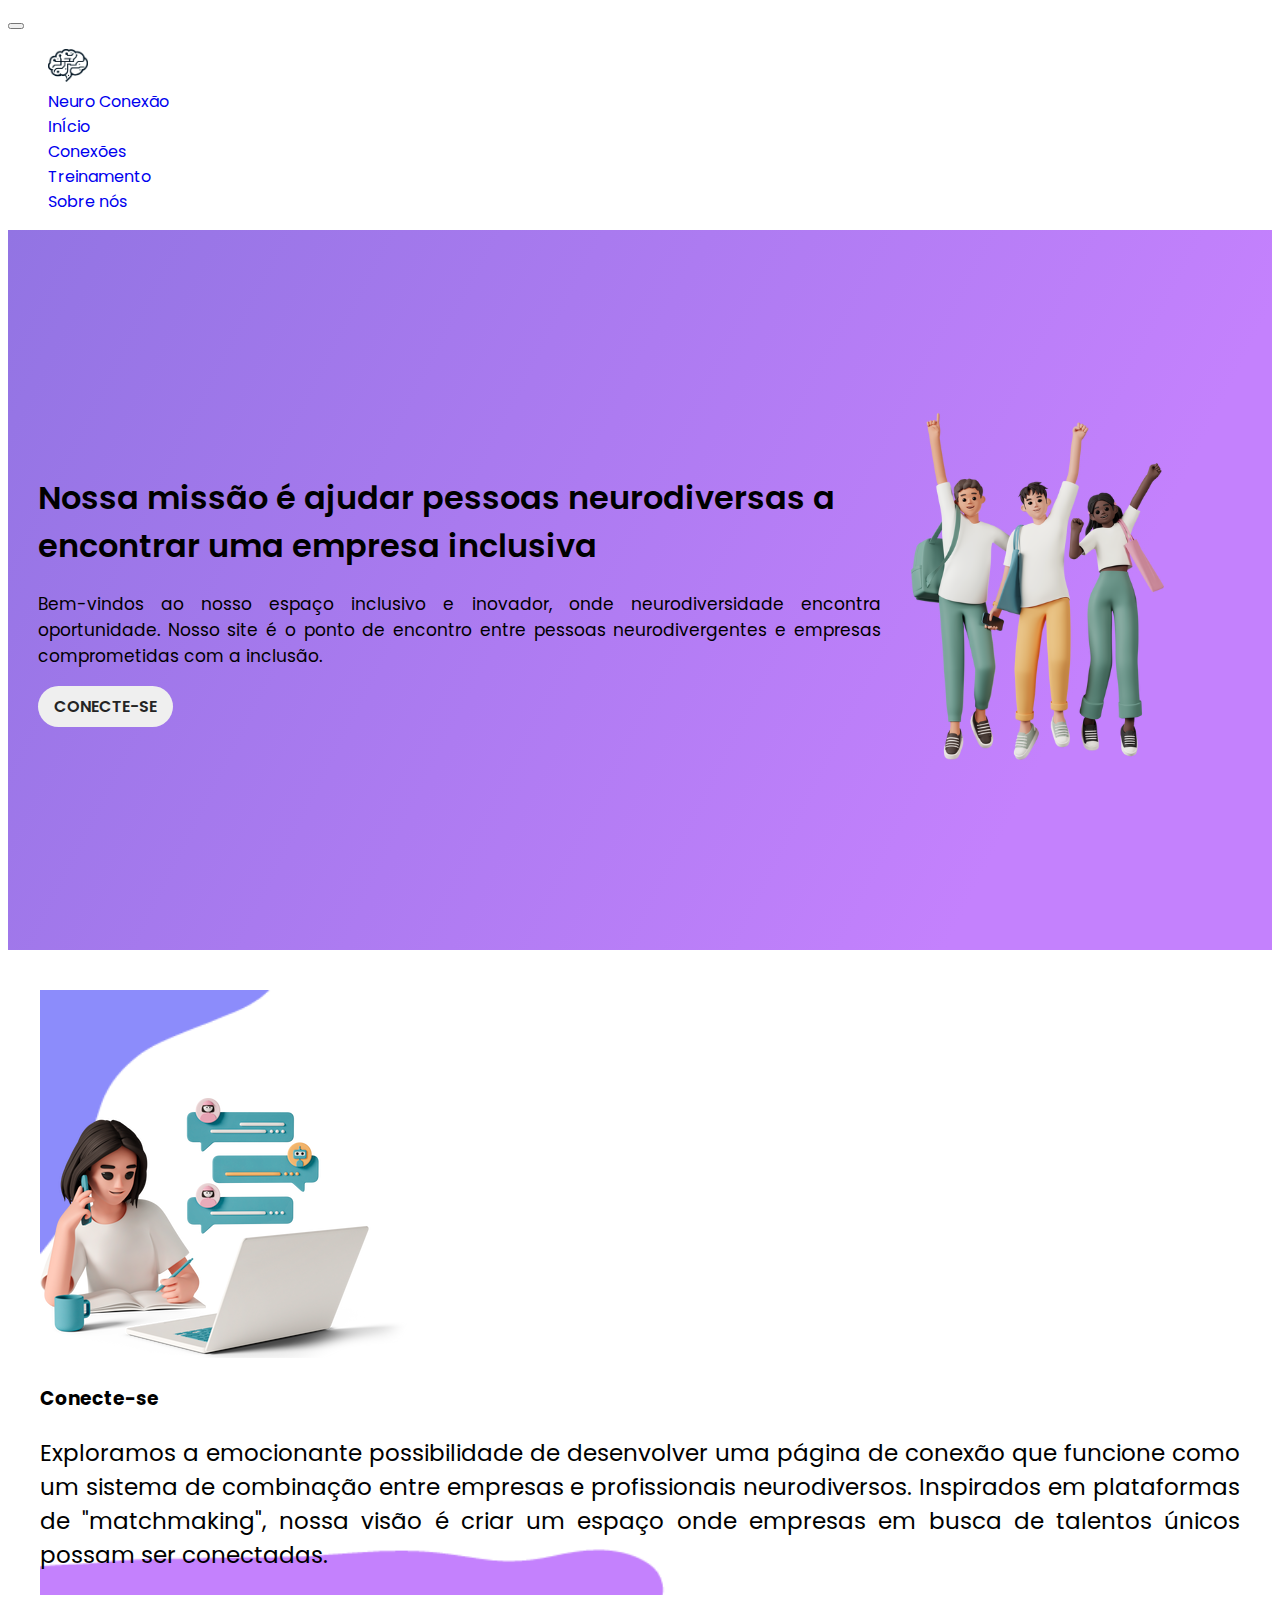
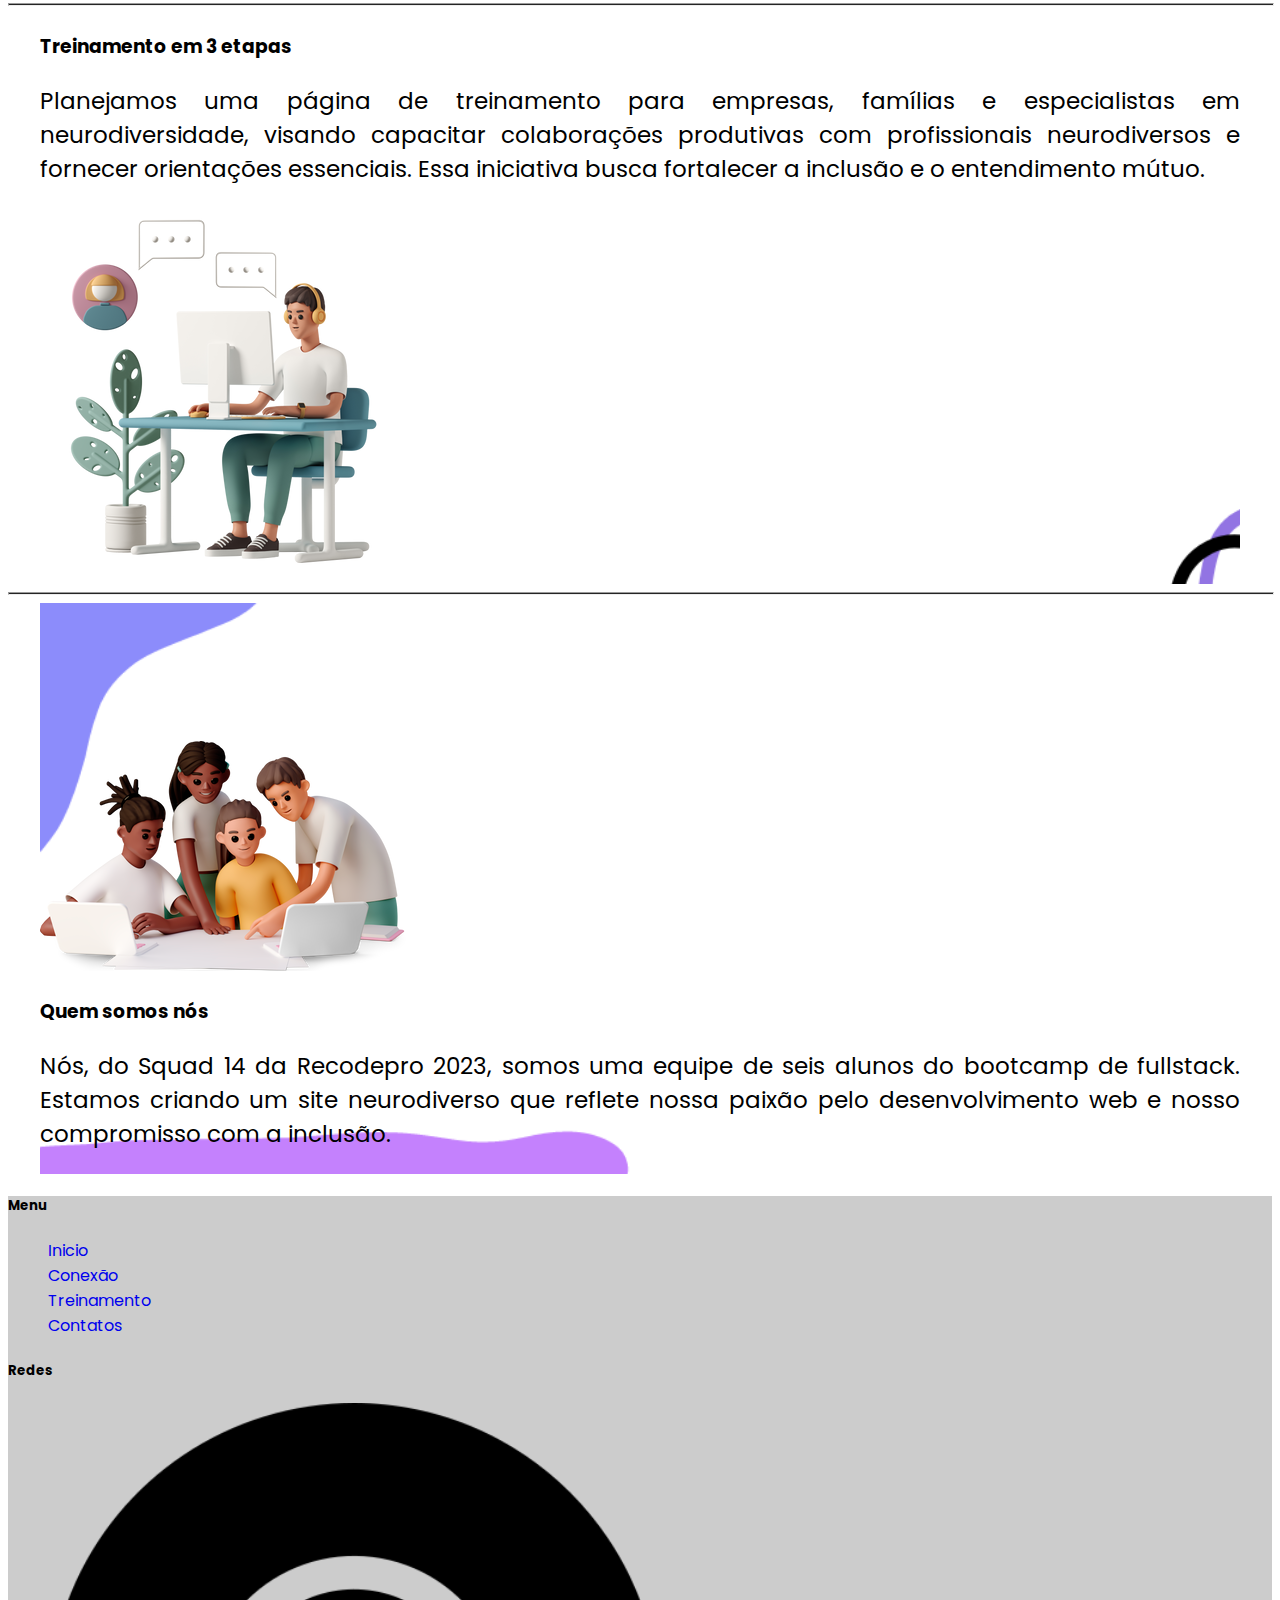
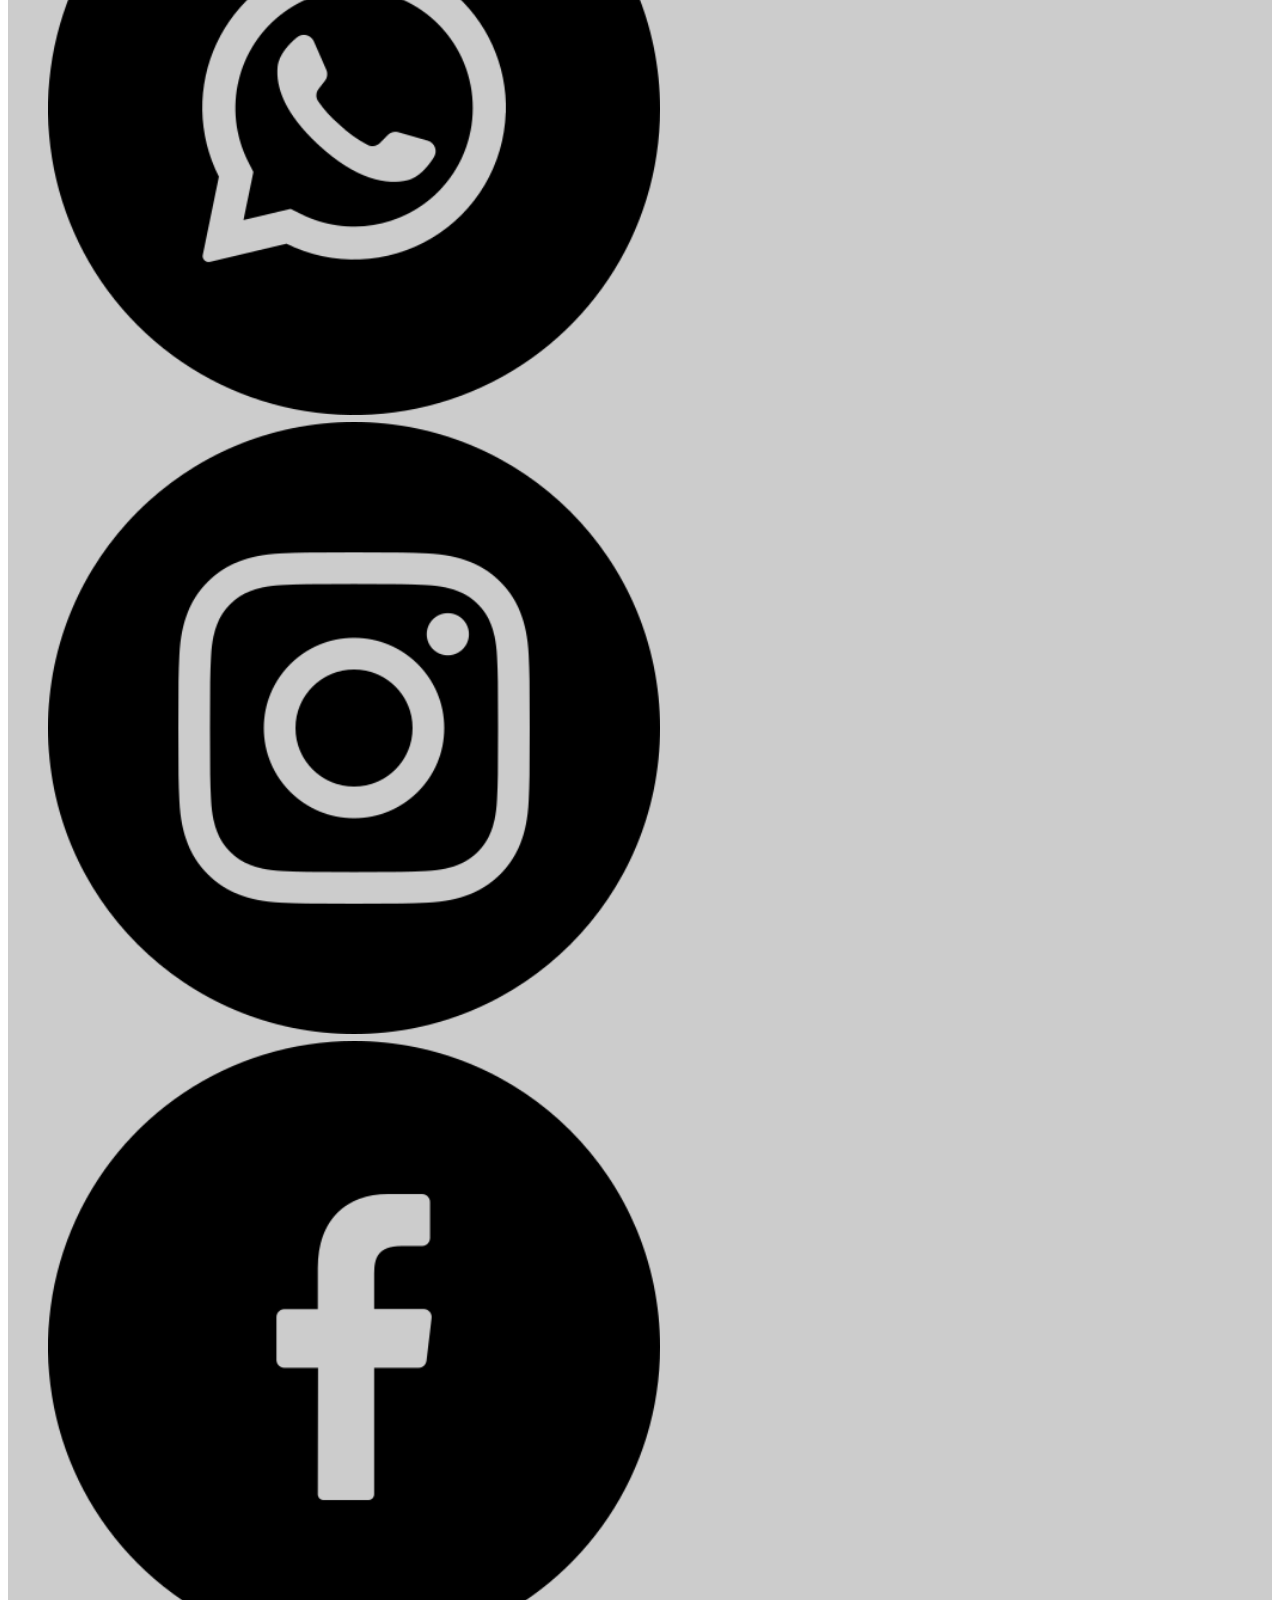
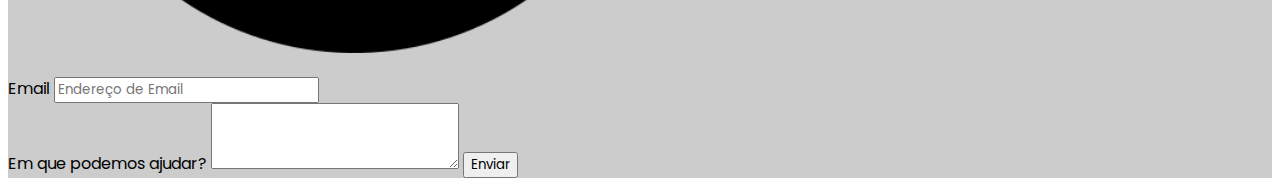
==== index.html @ d2599405 "alterações de resposividade e caminho e imagens" ====
<!DOCTYPE html>
<html lang="pt-br">
  <head>
    <meta charset="UTF-8" />
    <meta name="viewport" content="width=device-width, initial-scale=1.0" />
    <title>Início</title>

    <link rel="preconnect" href="https://fonts.googleapis.com">
  <link rel="preconnect" href="https://fonts.gstatic.com" crossorigin>
  <link href="https://fonts.googleapis.com/css2?family=Poppins:wght@400;600;700&display=swap" rel="stylesheet">
  <!-- Importação da fonte -->

    <link rel="stylesheet" href="./css/style.css" />
    <!-- Importação do arquivo CSS que vamos editar -->
    
    <link
      href="https://cdn.jsdelivr.net/npm/bootstrap@5.3.1/dist/css/bootstrap.min.css"
      rel="stylesheet"
      integrity="sha384-4bw+/aepP/YC94hEpVNVgiZdgIC5+VKNBQNGCHeKRQN+PtmoHDEXuppvnDJzQIu9"
      crossorigin="anonymous"
    />
    <!-- Importação do arquivo CSS do bootstrap -->

     <!-- Importação do AOS -->
  </head>
  <body>

    <!-- Começo navbar -->
    <nav class="navbar navbar-expand-lg bg-body-tertiary"">
      <div class="container-fluid">        
        <button
          class="navbar-toggler"
          type="button"
          data-bs-toggle="collapse"
          data-bs-target="#navbarNav"
          aria-controls="navbarNav"
          aria-expanded="false"
          aria-label="Toggle navigation"
        >
          <span class="navbar-toggler-icon"></span>
        </button>
        <div
          class="collapse navbar-collapse justify-content-center"
          id="navbarNav"
        >
          <ul class="navbar-nav">       
            <li>
              <img width="40px" src="img/logo.png" alt=""/>
            </li>              
            <li class="nav-item">              
              <a class="nav-link active" aria-current="page" href="#">Neuro Conexão</a>
            </li>
            <li class="nav-item">
              <a class="nav-link active" aria-current="page" href="#">InÍcio</a>
            </li>
            <li class="nav-item">
              <a class="nav-link" href="pages/conexao.html">Conexões</a>
            </li>
            <li class="nav-item">
              <a class="nav-link" href="pages/treinamento.html">Treinamento</a>
            </li>
            <li class="nav-item">
              <a class="nav-link" href="pages/sobrenos.html">Sobre nós</a>
            </li>            
          </ul>         
      </div>
    </nav>  
    <!-- Final navbar -->

    <!-- conteudo -->
      
    <!-- Section início -->
    <section class="container-fluid main-content about-index">
      <section class="about-container container-fluid">
        <div class="about-content">
          <h1 class="about-title">Nossa missão é ajudar pessoas neurodiversas a encontrar uma empresa inclusiva</h1>
          <p id="about-paragraph">Bem-vindos ao nosso espaço inclusivo e inovador, onde neurodiversidade encontra oportunidade. Nosso site é o ponto de encontro entre pessoas neurodivergentes e empresas comprometidas com a inclusão.</p>
        <button class=" about-btn"><a href="pages/conexao.html">Conecte-se</a></button>
        </div>
        <div class="about-img">
          <img src="img/3d-casual-life-young-boys-and-young-girl-jumping.png" alt="três pessoas felizes pulando" id="hero-img">
        </div>
      </section>      
    </section>
    <!-- Section final -->

    <!-- Início do conteúdo -->
    <section class="cards-section">
      <div class="card mb-3 card-bg" style="max-width: 95%; border:none;min-height:50vh;">
        <div class="row g-0">
          <div class="col-md-4" data-aos="fade-right">
            <img src="img/home-img/conexao.png" class="img-fluid rounded-start" alt="...">
          </div>
          <div class="col-md-8">
            <div class="card-body">
              <h3 class="card-title mb-5">Conecte-se</h3>
              <p class="card-text mt-5" style="font-size: 1.4375rem;" <div data-aos="fade-left">Exploramos a emocionante possibilidade de desenvolver uma página de conexão que funcione como um sistema de combinação entre empresas e profissionais neurodiversos. Inspirados em plataformas de "matchmaking", nossa visão é criar um espaço onde empresas em busca de talentos únicos possam ser conectadas.</p>
              </div>
          </div>
        </div>
      </div>
      <hr>
      
      <div class="card mb-3 mt-5 card-bg2" style="max-width: 95%; border:none ;min-height:50vh;">
        <div class="row g-0">
          <div class="col-md-8">
            <div class="card-body">
              <h3 class="card-title  mb-5">Treinamento em 3 etapas</h3>
              <p class="card-text mt-5"  style="font-size: 1.4375rem;" data-aos="fade-right">Planejamos uma página de treinamento para empresas, famílias e especialistas em neurodiversidade, visando capacitar colaborações produtivas com profissionais neurodiversos e fornecer orientações essenciais. Essa iniciativa busca fortalecer a inclusão e o entendimento mútuo.</p>
             
            </div>
          </div>
          <div class="col-md-4" data-aos="fade-left">
            <img src="img/home-img/treinamento.png" class="img-fluid rounded-start" alt="...">
          </div>
        </div>
      </div>
      <hr>

      
      <div class="card mb-3 mt-5 card-bg" style="max-width: 95%; border:none;min-height:50vh;">
        <div class="row g-0">
          <div class="col-md-4" data-aos="fade-right">
            <img src="img/home-img/squad14.png" class="img-fluid rounded-start" alt="...">
          </div>
          <div class="col-md-8">
            <div class="card-body">
              <h3 class="card-title mb-5">Quem somos nós</h3>
              <p class="card-text mt-5"  style="font-size: 1.4375rem;" data-aos="fade-left">Nós, do Squad 14 da Recodepro 2023, somos uma equipe de seis alunos do bootcamp de fullstack. Estamos criando um site neurodiverso que reflete nossa paixão pelo desenvolvimento web e nosso compromisso com a inclusão.</p>
              
            </div>
          </div>
        </div>
      </div>
    </section>
    <!-- final conteudo -->    

    <!-- footer -->
    <div class="container-fluid footerstyle">
      <footer class="py-5">
        <div class="row">
          <div class="col-6 offset-md-1 col-md-1 mb-1">
            <h5>Menu</h5>
            
            <ul class="nav flex-column">

              <li class="nav-item mb-1"><a href="index.html" class="nav-link p-0 text-body-secondary">Inicio</a></li>
              <li class="nav-item mb-1"><a href="pages/conexao.html" class="nav-link p-0 text-body-secondary">Conexão</a></li>
              <li class="nav-item mb-1"><a href="pages/treinamento.html" class="nav-link p-0 text-body-secondary">Treinamento</a></li>             
              <li class="nav-item mb-1"><a href="pages/contatos.html" class="nav-link p-0 text-body-secondary">Contatos</a></li>

            </ul>       
          </div>

          <div class="col-6 offset-md-1 col-md-1 mb-1">
            <h5>Redes</h5>
            
            <ul class="nav flex-column">
              <li class="nav-item mb-1 d-flex">
                <a href="#" target="_blank">
                  <img src="img/icones/whatsapp.png" alt="whatsapp" class="icon-img"">
                </a>
                
                </li>
              <li class="nav-item mb-1 d-flex">
                <a href="#" target="_blank">
                  <img src="img/icones/instagram.png" alt="instagram" class="icon-img">
                </a>
                  
                </li>
              <li class="nav-item mb-1 d-flex">
                <a href="#" target="_blank">
                  <img src="img/icones/facebook.png" alt="facebook" class="icon-img">
                </a>
                  
                </li>          
            </ul>
          </div>                   

          <div class="col-6  offset-md-1 mb-1">
            <form>
              <div class="mb-3">
                <label for="exampleFormControlInput1" class="form-label">Email</label>
                <input type="email" class="form-control" id="exampleFormControlInput1" placeholder="Endereço de Email">
              </div>
              <div class="mb-3">
                <label for="exampleFormControlTextarea1" class="form-label">Em que podemos ajudar?</label>
                <textarea class="form-control" id="exampleFormControlTextarea1" rows="3"></textarea>
                <button type="submit" class="btn btn-dark mb-3 mt-3">Enviar</button>
              </div>
            </form>
          </div>
        </div>      
      </footer>
    </div>
    <!-- final footer -->

    <script src="https://cdn.jsdelivr.net/npm/bootstrap@5.3.1/dist/js/bootstrap.bundle.min.js" integrity="sha384-HwwvtgBNo3bZJJLYd8oVXjrBZt8cqVSpeBNS5n7C8IVInixGAoxmnlMuBnhbgrkm" crossorigin="anonymous"></script>
    <!-- Importação do arquivo JS do bootstrap -->

    

  </body>
</html>
---- css/style.css ----
@charset "UTF-8";

* {
  list-style: none;
  font-family: "Poppins", sans-serif;
  text-decoration: none;
}

:root {
  --cor-primaria: #9274e3;
  --cor-primaria-escura: #5d4b91;
  --cor-secundaria: #c481fd;
  --cor-secundaria-escura: #78509c;
  --cor-terciaria: #8c8cfb;
  --cor-terciaria-escura: #545494;
  --white: #ffff;
  --gray: #ccc;
  --black: #242424;
}

p {
  font-size: 1.05rem;
  text-align: justify;
}

hr {
  height: 1px;
  background-color: #ccc;
  width: 90%;
}

.main-content {
  background-color: #fff;
  display: flex;
  flex-direction: column;
}

/* HOME */
.about-container {
  display: flex;
  justify-content: center;
  align-items: center;
  background: rgb(2, 0, 36);
  background: linear-gradient(
    117deg,
    rgba(2, 0, 36, 1) 0%,
    rgba(146, 116, 227, 1) 0%,
    rgba(196, 129, 253, 1) 80%
  );
  /* border-radius: 10px; SÓ UMA SUGESTÃO*/
  margin-bottom: 40px;
  /* margin-top: 20px; */
  min-height: 80vh;
}

/* SÓ UMA SUGESTÃO */
.about-index {
  padding-left: 0px !important;
  padding-right: 0px !important;
  border-radius: 0px !important;
}
/* SÓ UMA SUGESTÃO */

.about-content {
  padding: 30px;
  width: 70%;
}
.about-img {
  width: 30%;
}
#hero-img {
  width: 70%;
}
.about-title {
  max-width: 950px;
  font-weight: 600;
}

#about-paragraph {
  max-width: 1000px;
  font-size: 17px;
}

.about-btn {
  padding: 0.5rem 1rem;
  text-transform: uppercase;
  border-radius: 32px;
  border: 0;
  cursor: pointer;
  font-size: 80%;
  font-weight: 600;
  color: var(--white);
  margin-bottom: 16px 0;
}

.about-btn > a {
  text-decoration: none;
  color: #242424;
  font-weight: 600;
  font-size: 16px;
}

.cards-section {
  display: flex;
  flex-direction: column;
  justify-content: center;
  align-items: center;
}

.card-bg {
  background-image: url("../img/desing1.png");
  background-size: cover;
}

.card-bg2 {
  background-image: url("../img/home-img/background2.png");
  background-size: cover;
  background-repeat: no-repeat;
  background-position: center;
}

/* TREINAMENTO */
.conteiner-treinamento {
  display: flex;
  align-items: center;
  align-items: stretch;
  justify-content: center;
  min-height: 90vh;
  flex-wrap: wrap;
  gap: 10px;
  margin: 20px 0px 20px 0px;
}
.card-treinamento {
  display: flex;
  flex-direction: column;
  justify-content: space-around;
  align-items: center;
  box-shadow: 20px 20px 50px -30px var(--cor-primaria);
}

.card-treinamento1 {
  box-shadow: 20px 20px 50px -30px var(--cor-primaria);
}

.card-treinamento2 {
  box-shadow: 20px 20px 50px -30px var(--cor-secundaria);
}

.card-treinamento3 {
  box-shadow: 20px 20px 50px -30px var(--cor-terciaria);
}

.text-treinamento {
  text-indent: 20px;
}

/* FOOTER */

.footerstyle {
  background-color: var(--gray);
}
.icon-img {
  width: 25%;
}

/*CONEXÃO*/

hr {
  height: 1px;
  width: 100%;
  background-color: var(--black);
}
.cards-section-conexao {
  display: flex;
  flex-direction: column;
  justify-content: center;
  align-items: center;
}

.main.cards,
.container-cards,
.main.cards section.card {
  display: flex;
  flex-direction: column;
  justify-content: center;
}

main.cards {
  padding: 32px;
}

.container-cards {
  flex-direction: row;
  flex-wrap: wrap;
}

main.cards section.card {
  text-align: center;
  background: var(--white);
  padding: 2rem;
  border-radius: 8px;
  max-height: 468px;
  margin: 1rem;
  max-width: 300px;
}

main.cards section.card .icon {
  width: 150px;
  margin-bottom: 2rem;
}

main.cards section.card img {
  width: 100%;
}

main.cards section.card h3 {
  font-size: 100%;
  margin: 16px 0;
}

main.cards section.card button {
  padding: 0.5rem 1rem;
  text-transform: uppercase;
  border-radius: 32px;
  border: 0;
  cursor: pointer;
  font-size: 80%;
  font-weight: 600;
  color: var(--white);
  margin-bottom: 16px 0;
}

main.cards section.card.contact button {
  background: linear-gradient(
    to right,
    var(--cor-primaria),
    var(--cor-primaria-escura)
  );
}
main.cards section.card.shop button {
  background: linear-gradient(
    to right,
    var(--cor-secundaria),
    var(--cor-secundaria-escura)
  );
}
main.cards section.card.about button {
  background: linear-gradient(
    to right,
    var(--cor-terciaria),
    var(--cor-terciaria-escura)
  );
}

main.cards section.card.contact {
  box-shadow: 20px 20px 50px -30px var(--cor-primaria);
}
main.cards section.card.shop {
  box-shadow: 20px 20px 50px -30px var(--cor-secundaria);
}
main.cards section.card.about {
  box-shadow: 20px 20px 50px -30px var(--cor-terciaria);
}

@media screen and (max-width: 720px) {
  main.cards {
    flex-direction: column;
  }

  main.cards section.card {
    margin-left: 0;
    margin-bottom: 32px;
  }

  main.cards section.card:last-child {
    margin-bottom: 0;
  }

  main.cards section.card button {
    font-size: 70%;
  }
}

/* SCROOLBAR */

*::-webkit-scrollbar {
  width: 10px;
}

*::-webkit-scrollbar-track {
  background: var(--white);
}

*::-webkit-scrollbar-thumb {
  background-color: var(--gray);
}

/*SOBRE NÓS*/

.div-sobrenos {
  padding-top: 10px;
  padding-bottom: 10px;
}

.card-us {
  padding: 10px;
  margin-right: 30px;
}

/*Remover?*/
/* .img-us {
  border-radius: 10px;
} */

.title-us {
  text-align: center;
  margin-top: 30px;
}

.p-us {
  text-align: center;
}

/* Responsividades */

@media screen and (max-width: 720px) {
  /* .about-container {
  flex-direction: column;
} */
  .about-img {
    display: none;
  }
  .about-title {
    max-width: 1000px;
    font-weight: 700;
  }
  #about-paragraph {
    max-width: 1000px;
    font-size: 12px;
  }
}
@media (min-width: 768px) and (max-width: 1500px) {
  /* Estilos aplicados quando a largura da tela estiver entre 481px e 767px */
  .icon-img {
    width: 50%;
  }
}
@media screen and (max-width: 719px) {
  .p-us {
    font-size: 11.5px;
    font-weight: 600;
  }
}
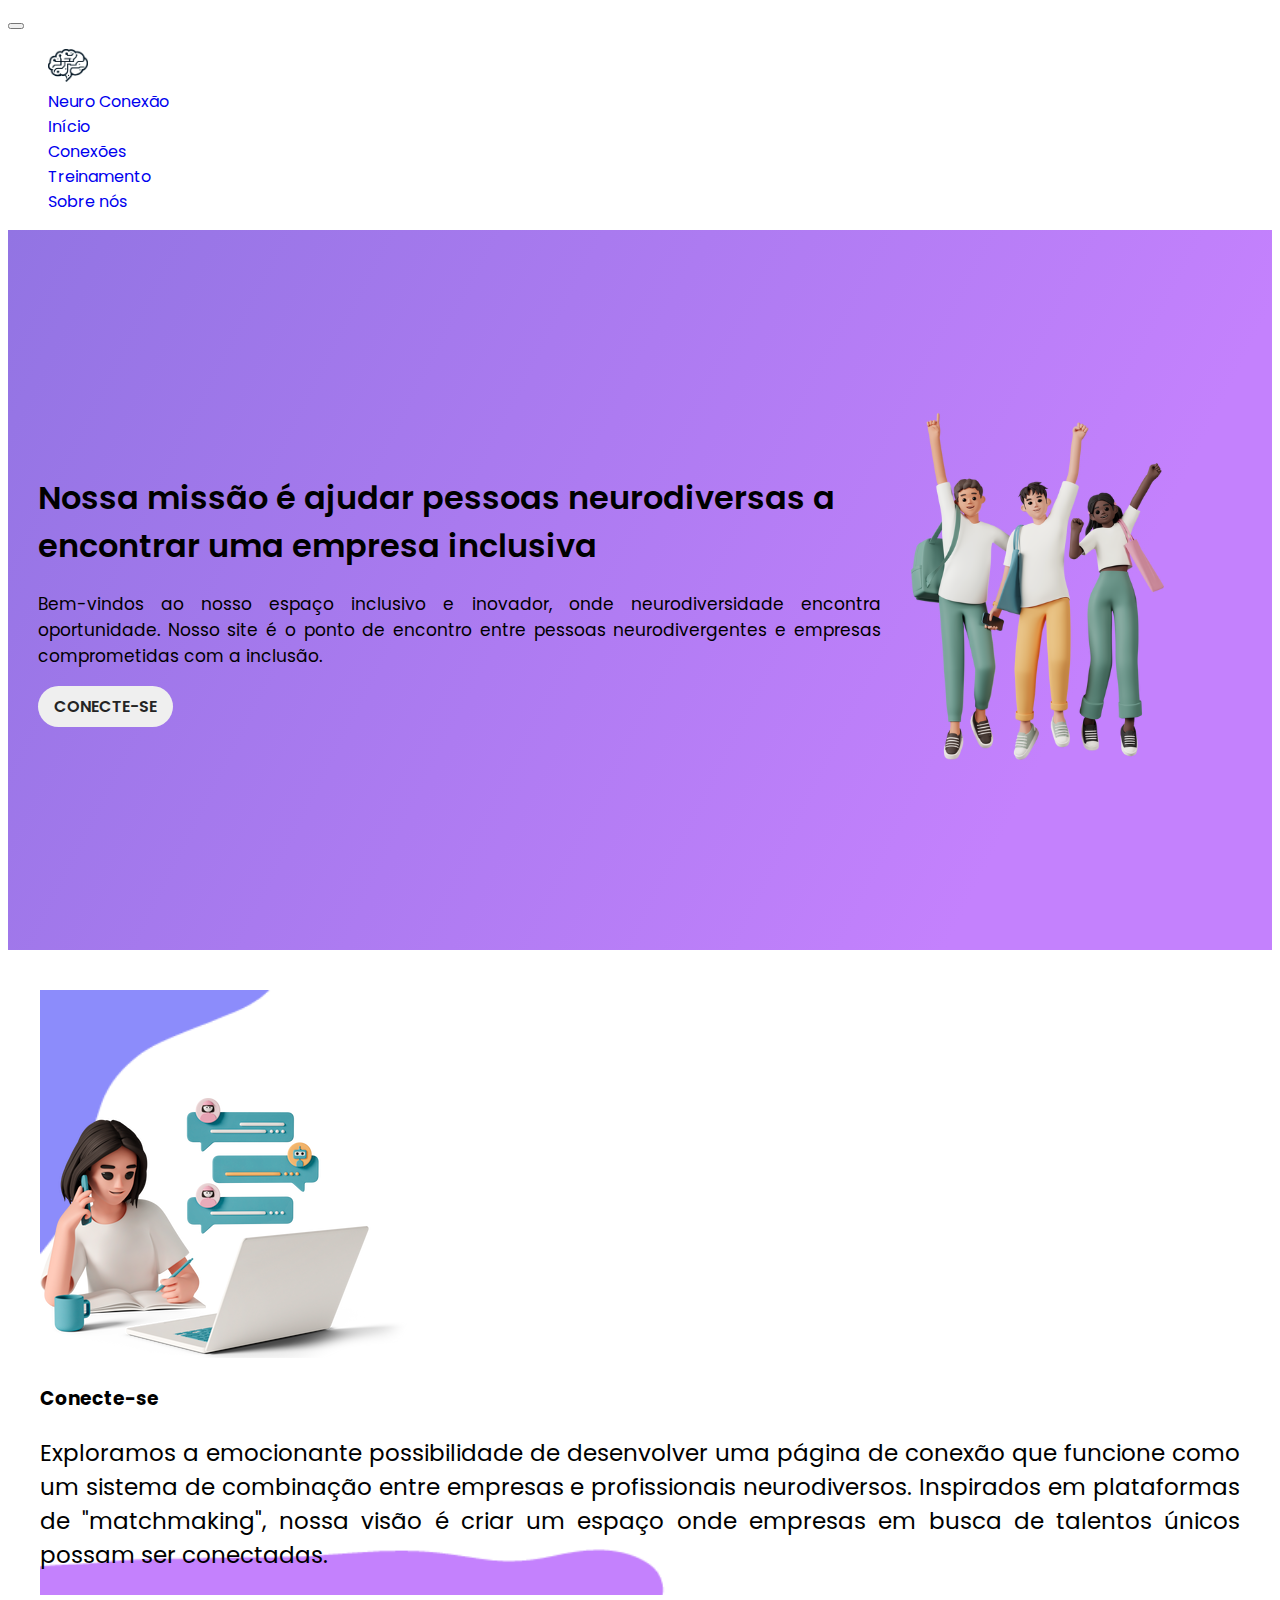
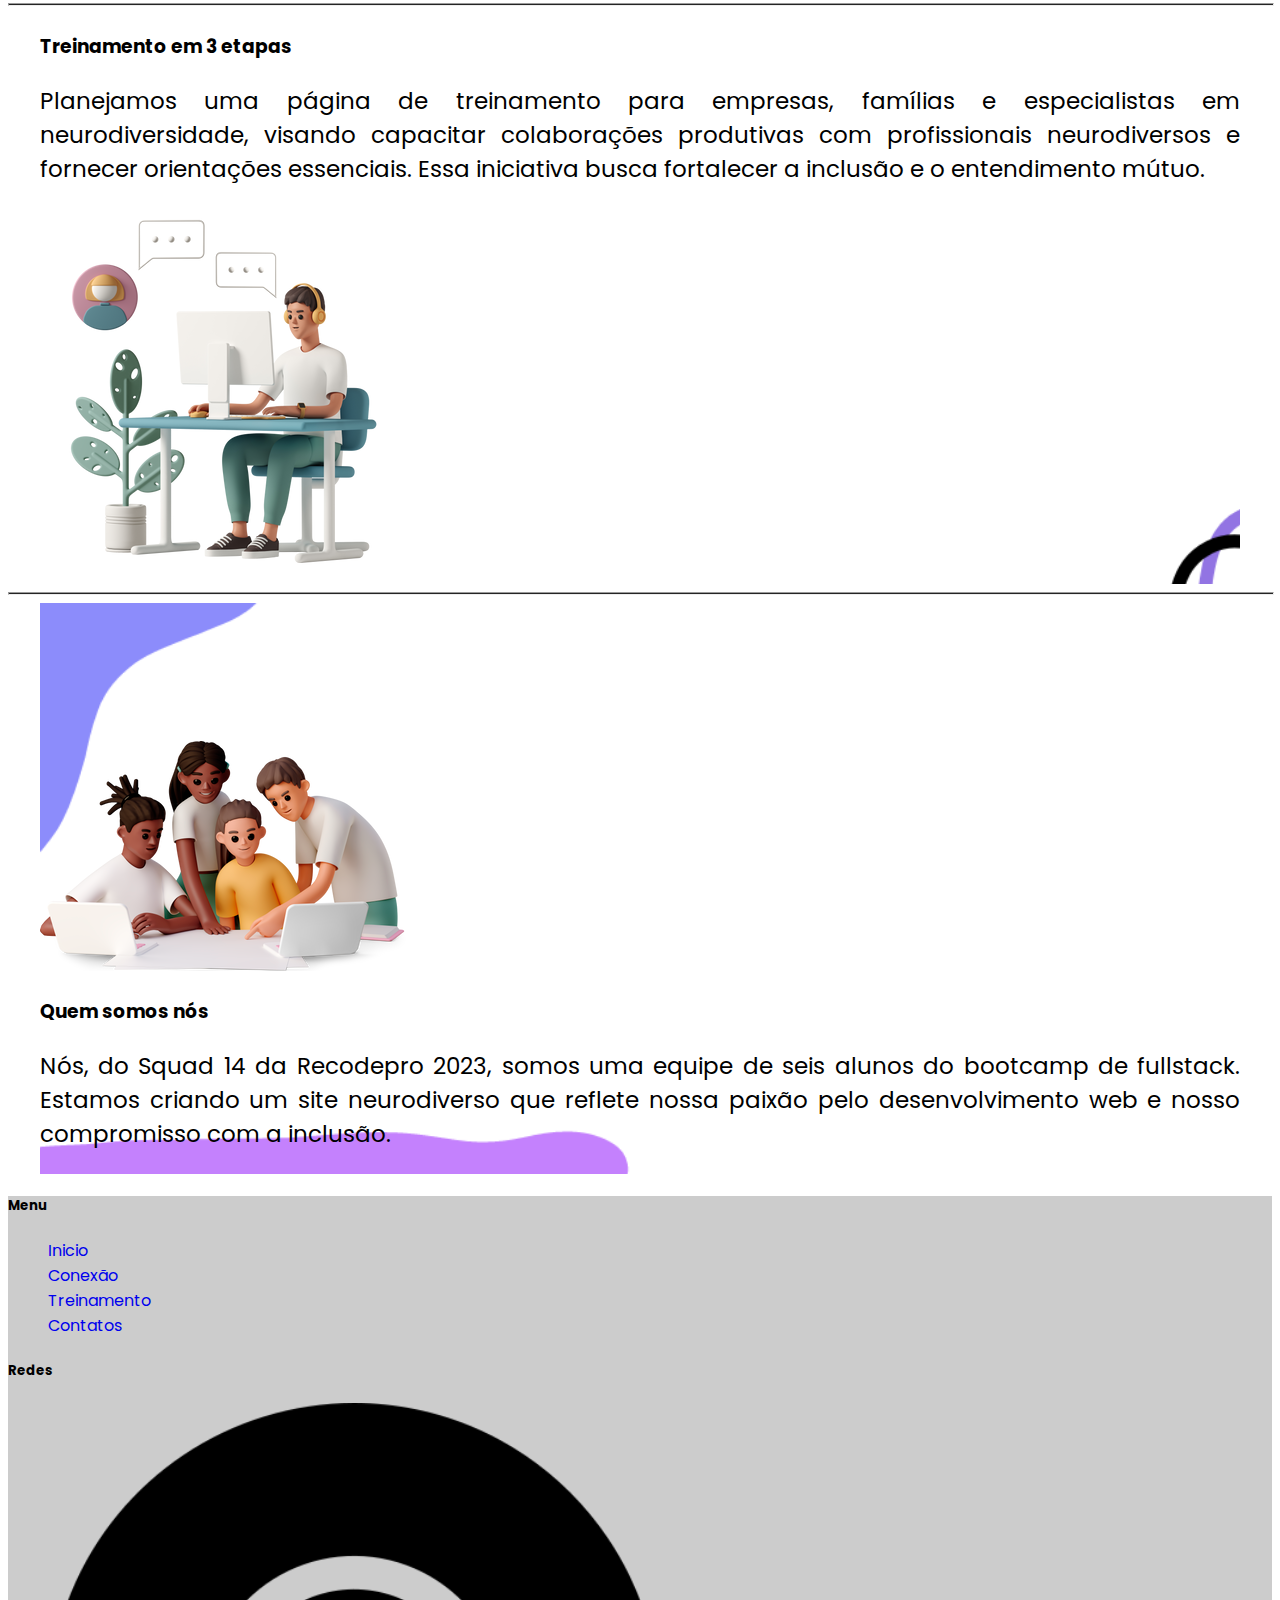
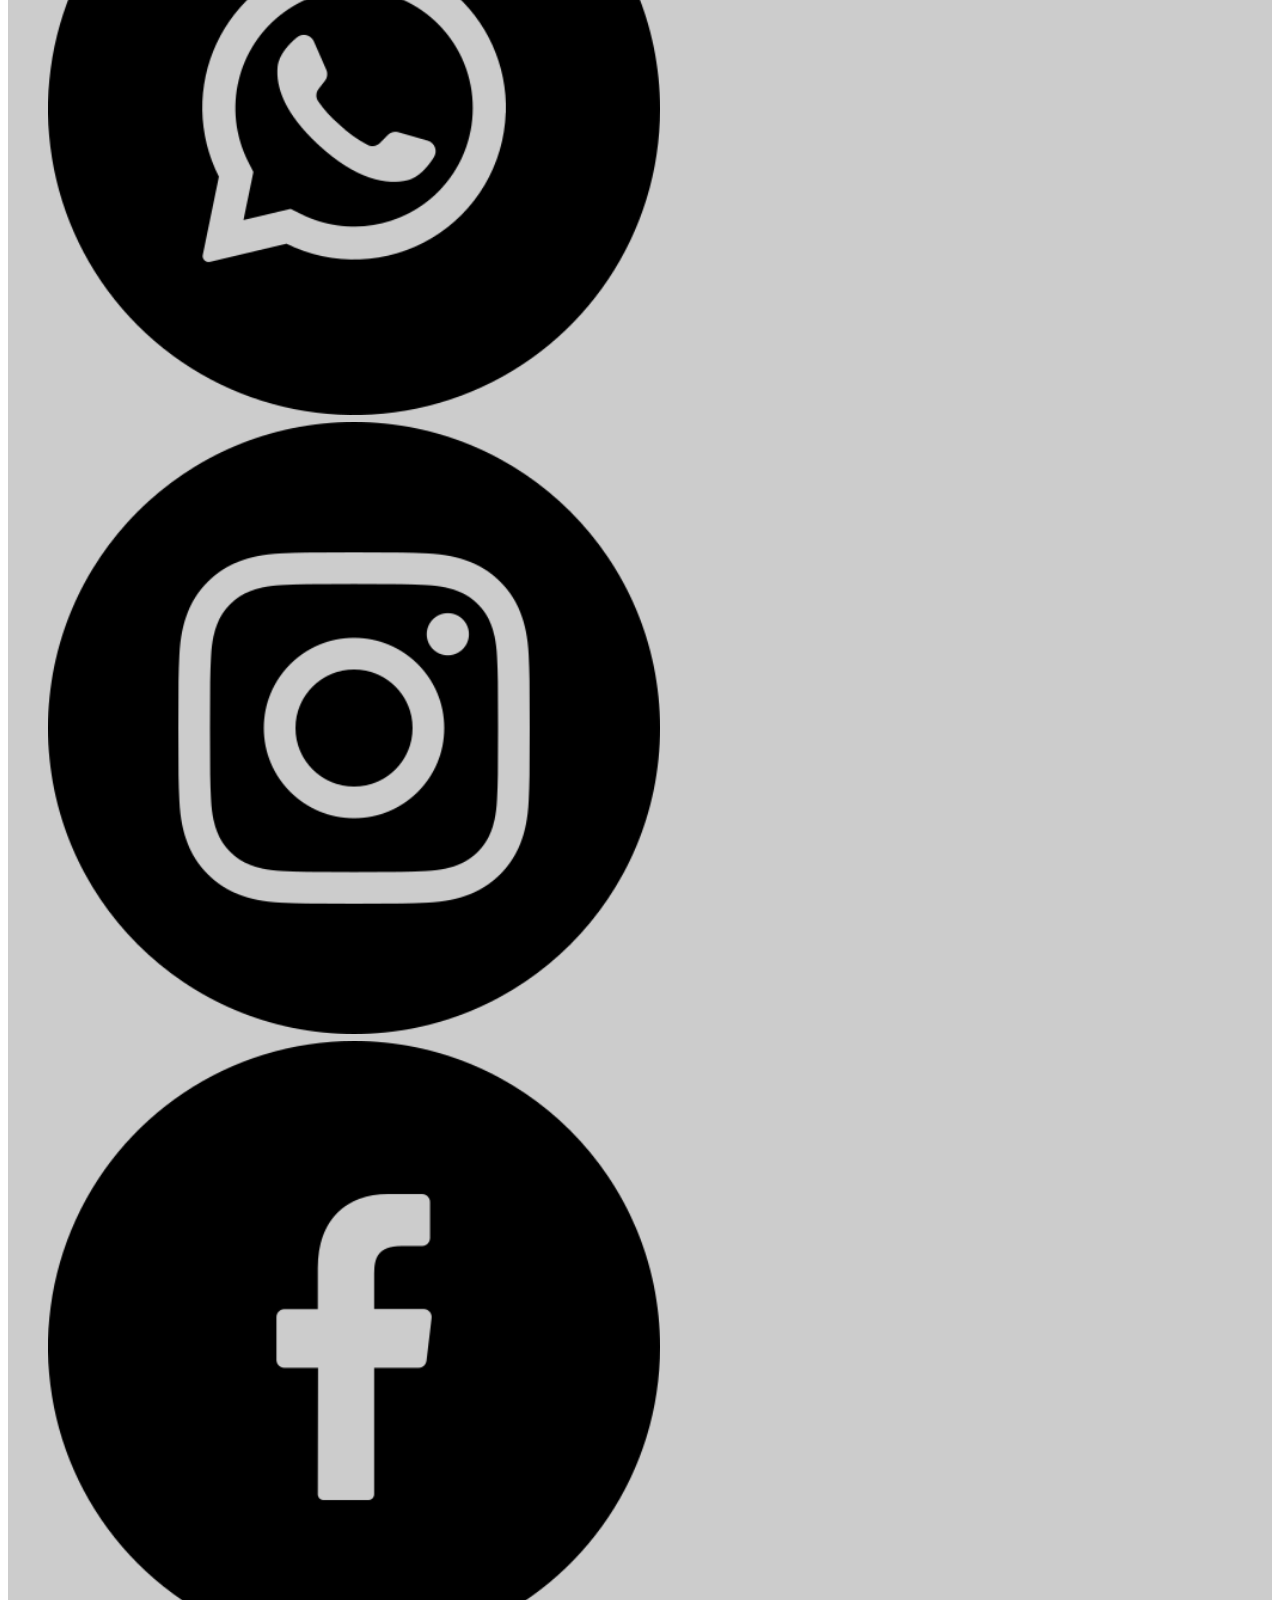
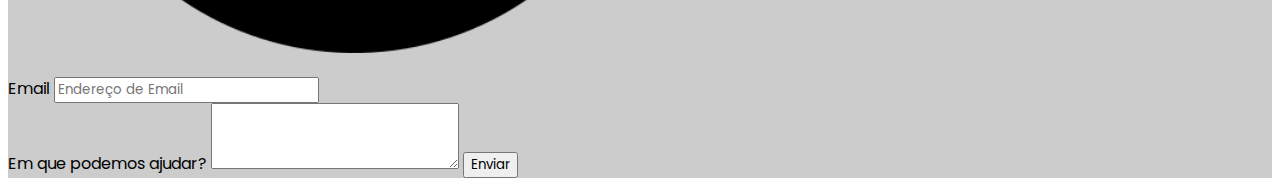
==== commit 4a2cde48: "Update index.html" ====
--- a/index.html
+++ b/index.html
@@ -51,7 +51,7 @@
               <a class="nav-link active" aria-current="page" href="#">Neuro Conexão</a>
             </li>
             <li class="nav-item">
-              <a class="nav-link active" aria-current="page" href="#">InÍcio</a>
+              <a class="nav-link active" aria-current="page" href="#">Início</a>
             </li>
             <li class="nav-item">
               <a class="nav-link" href="pages/conexao.html">Conexões</a>
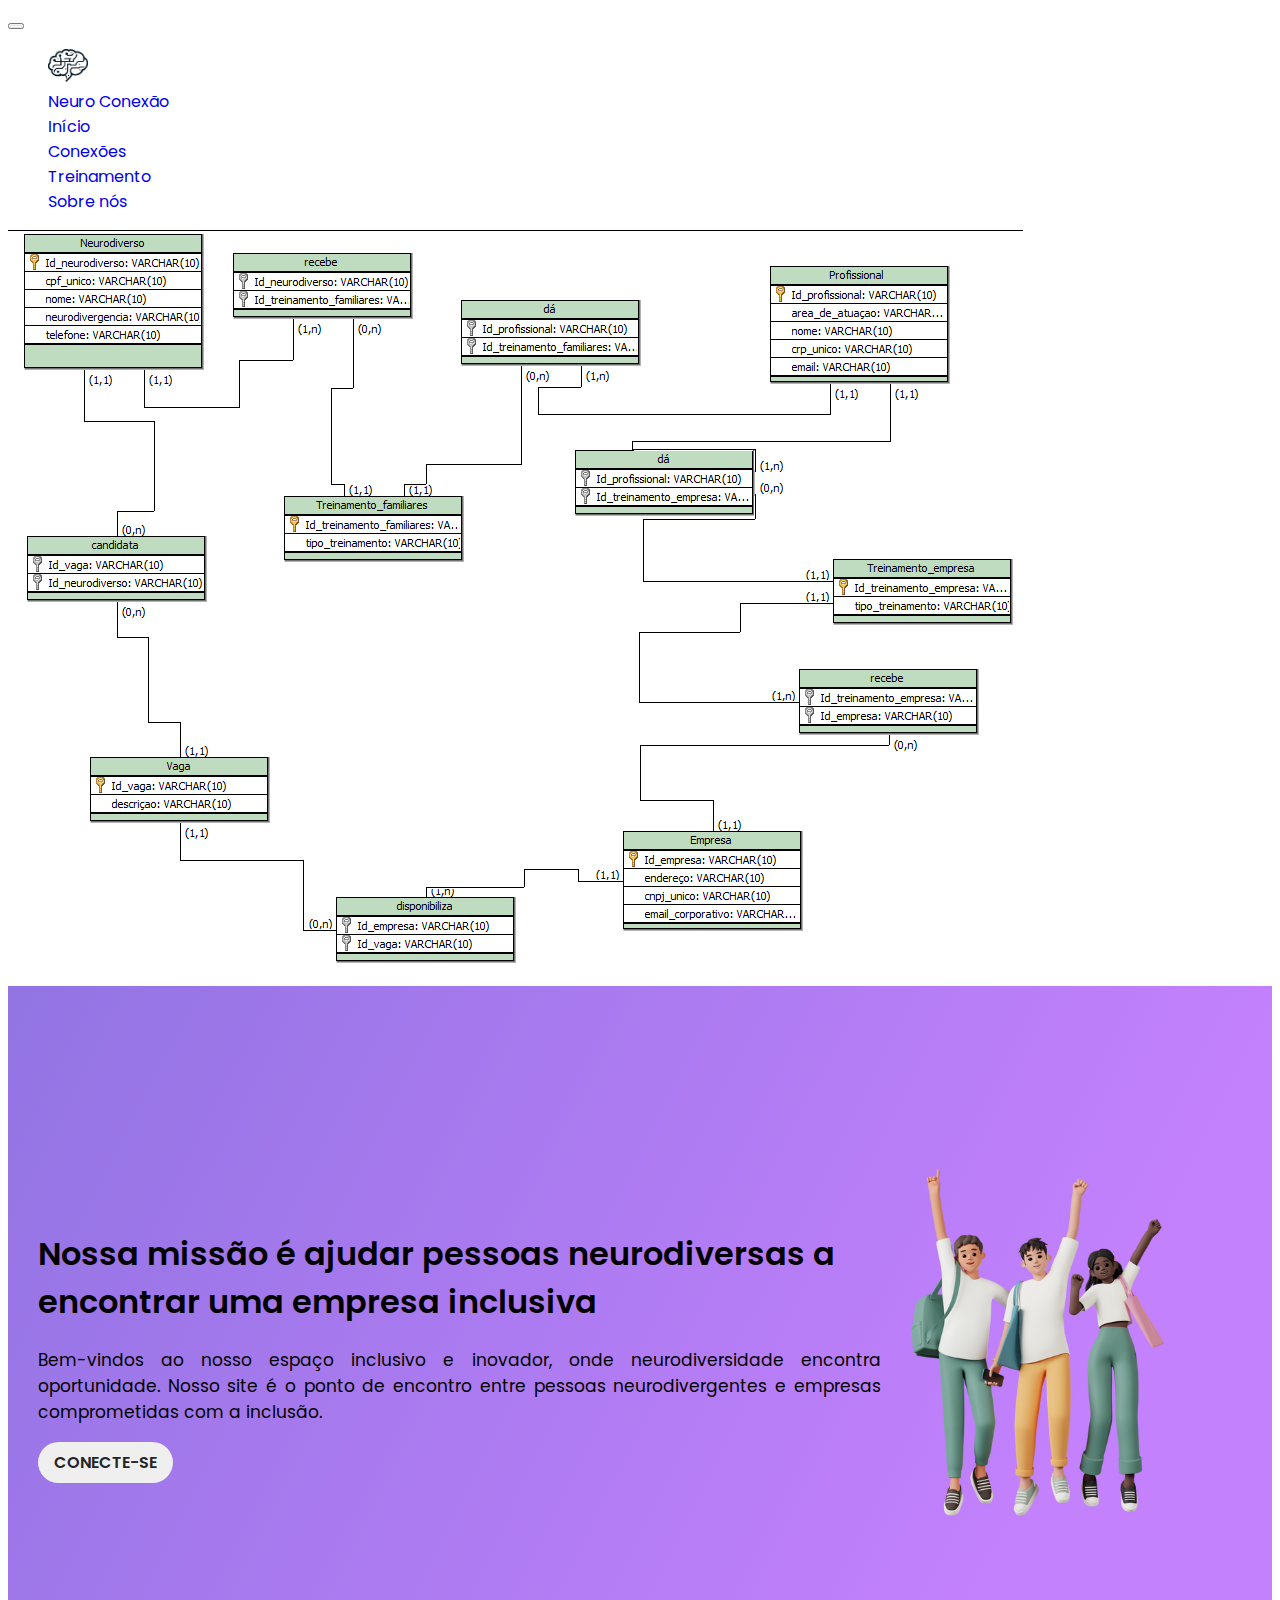
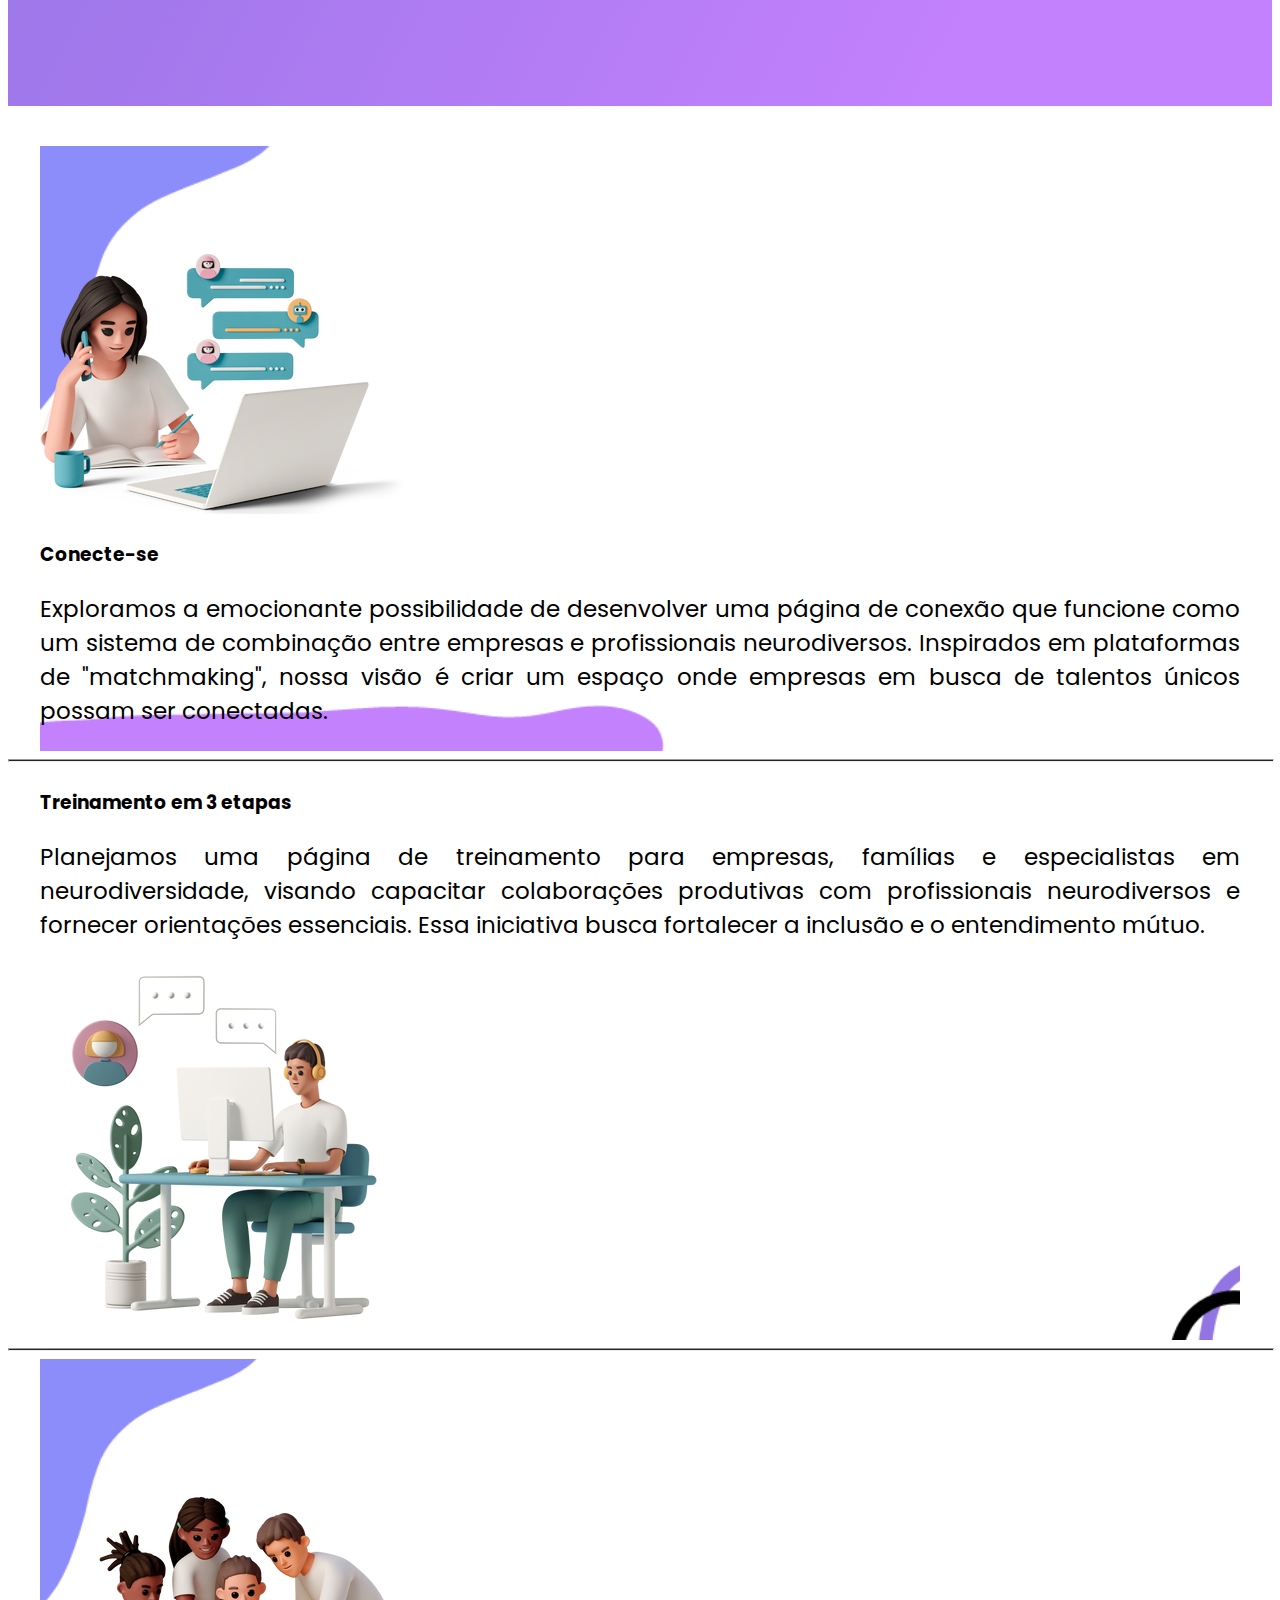
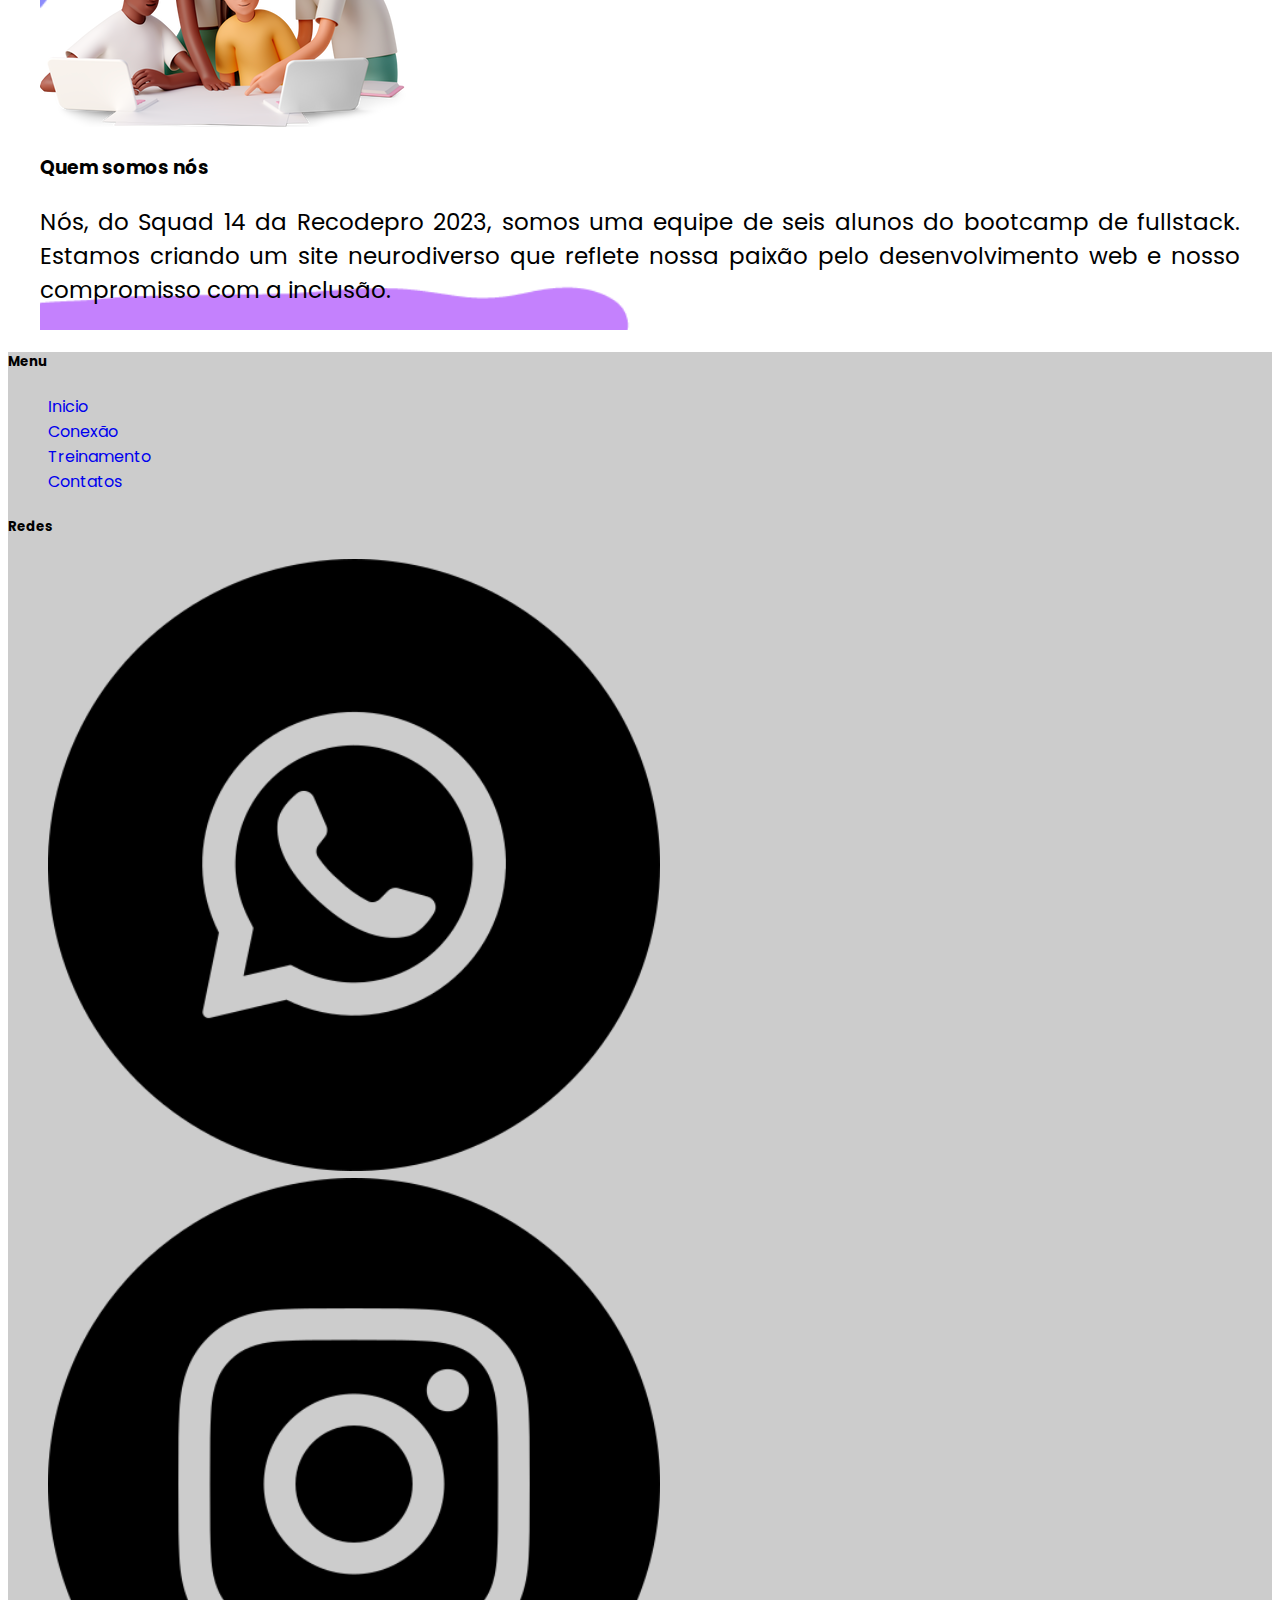
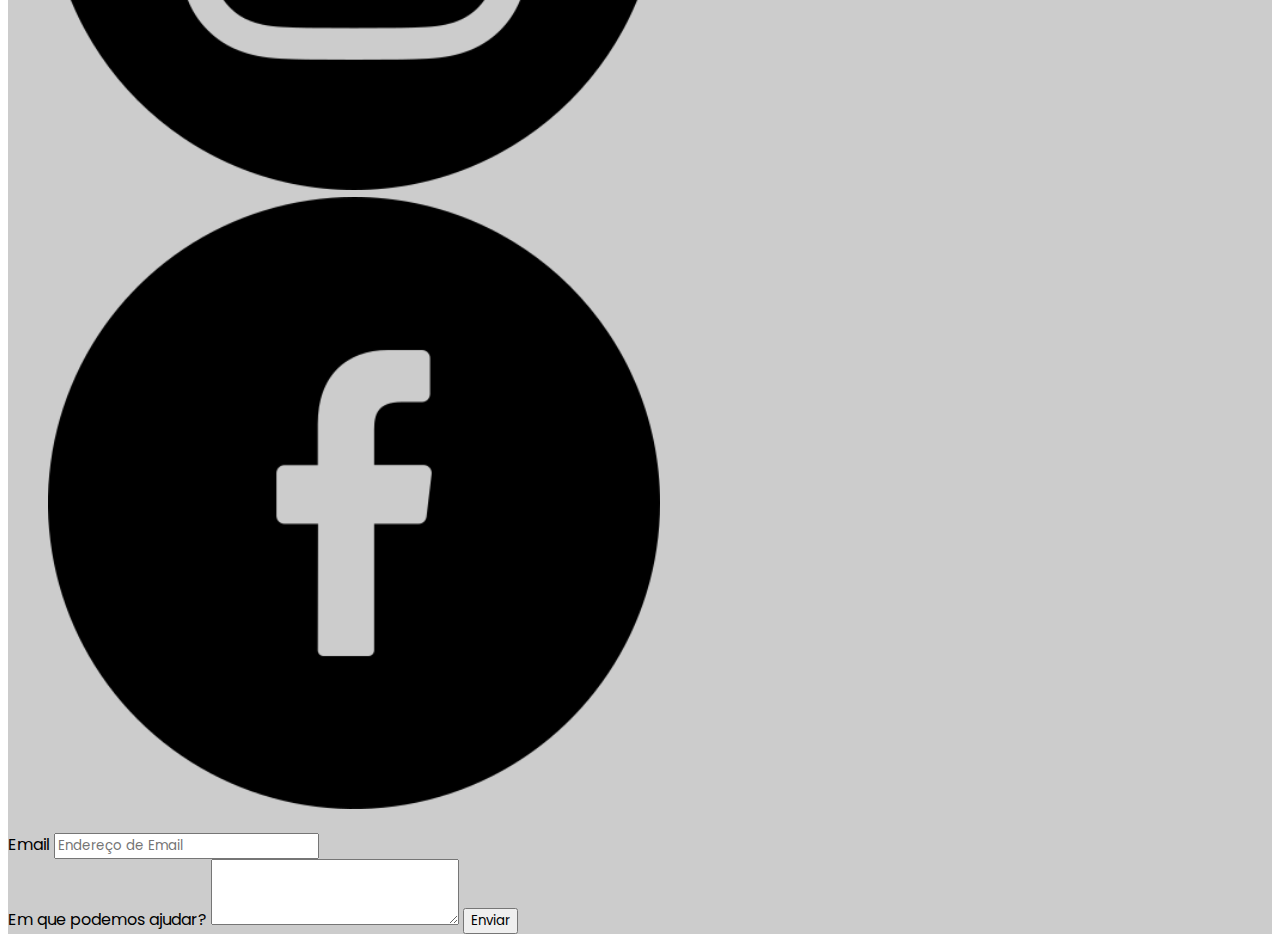
==== commit 02fbcb82: "Adição de imagens do banco de dados" ====
--- a/index.html
+++ b/index.html
@@ -4,6 +4,7 @@
     <meta charset="UTF-8" />
     <meta name="viewport" content="width=device-width, initial-scale=1.0" />
     <title>Início</title>
+    <link rel="shortcut icon" href="img/logo.ico" type="image/x-icon">
 
     <link rel="preconnect" href="https://fonts.googleapis.com">
   <link rel="preconnect" href="https://fonts.gstatic.com" crossorigin>
@@ -65,6 +66,8 @@
           </ul>         
       </div>
     </nav>  
+
+    <img src="BancodeDados/ModeloLogico.png" alt="ModeloLogico">
     <!-- Final navbar -->
 
     <!-- conteudo -->
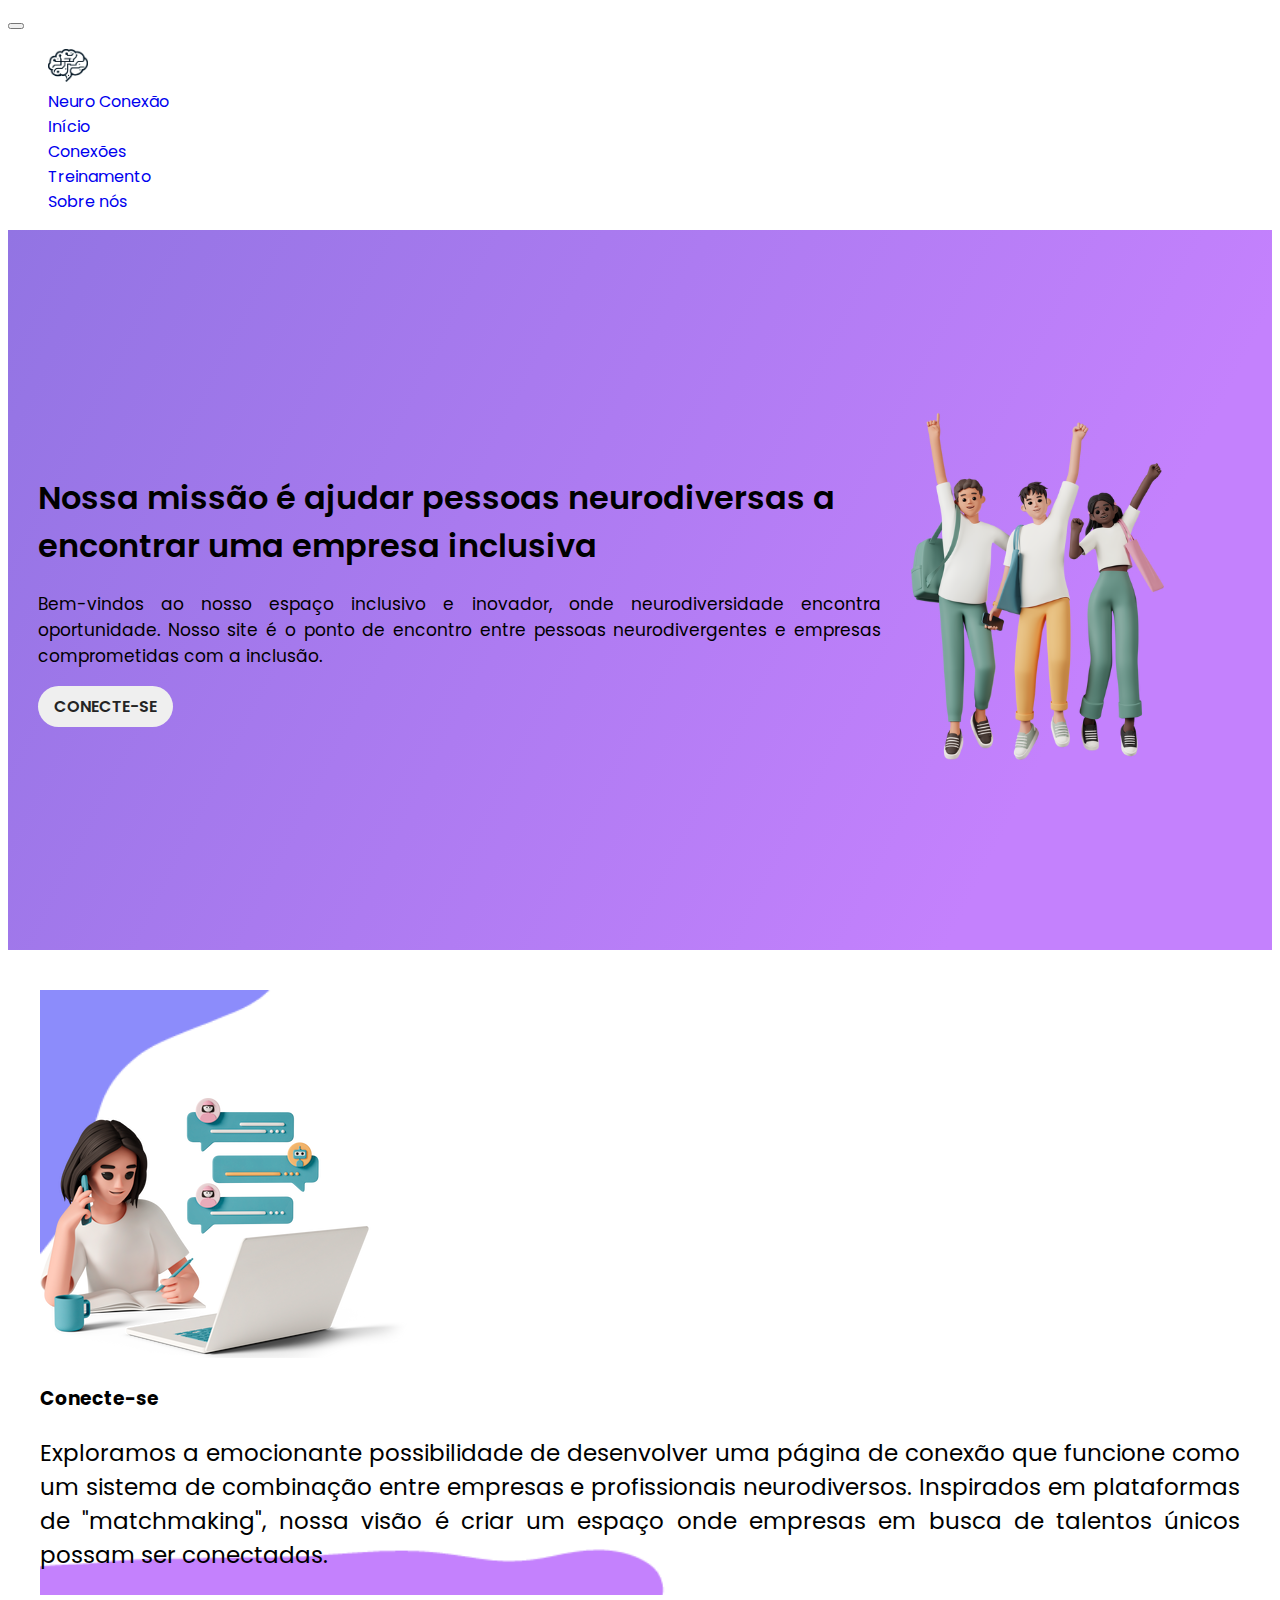
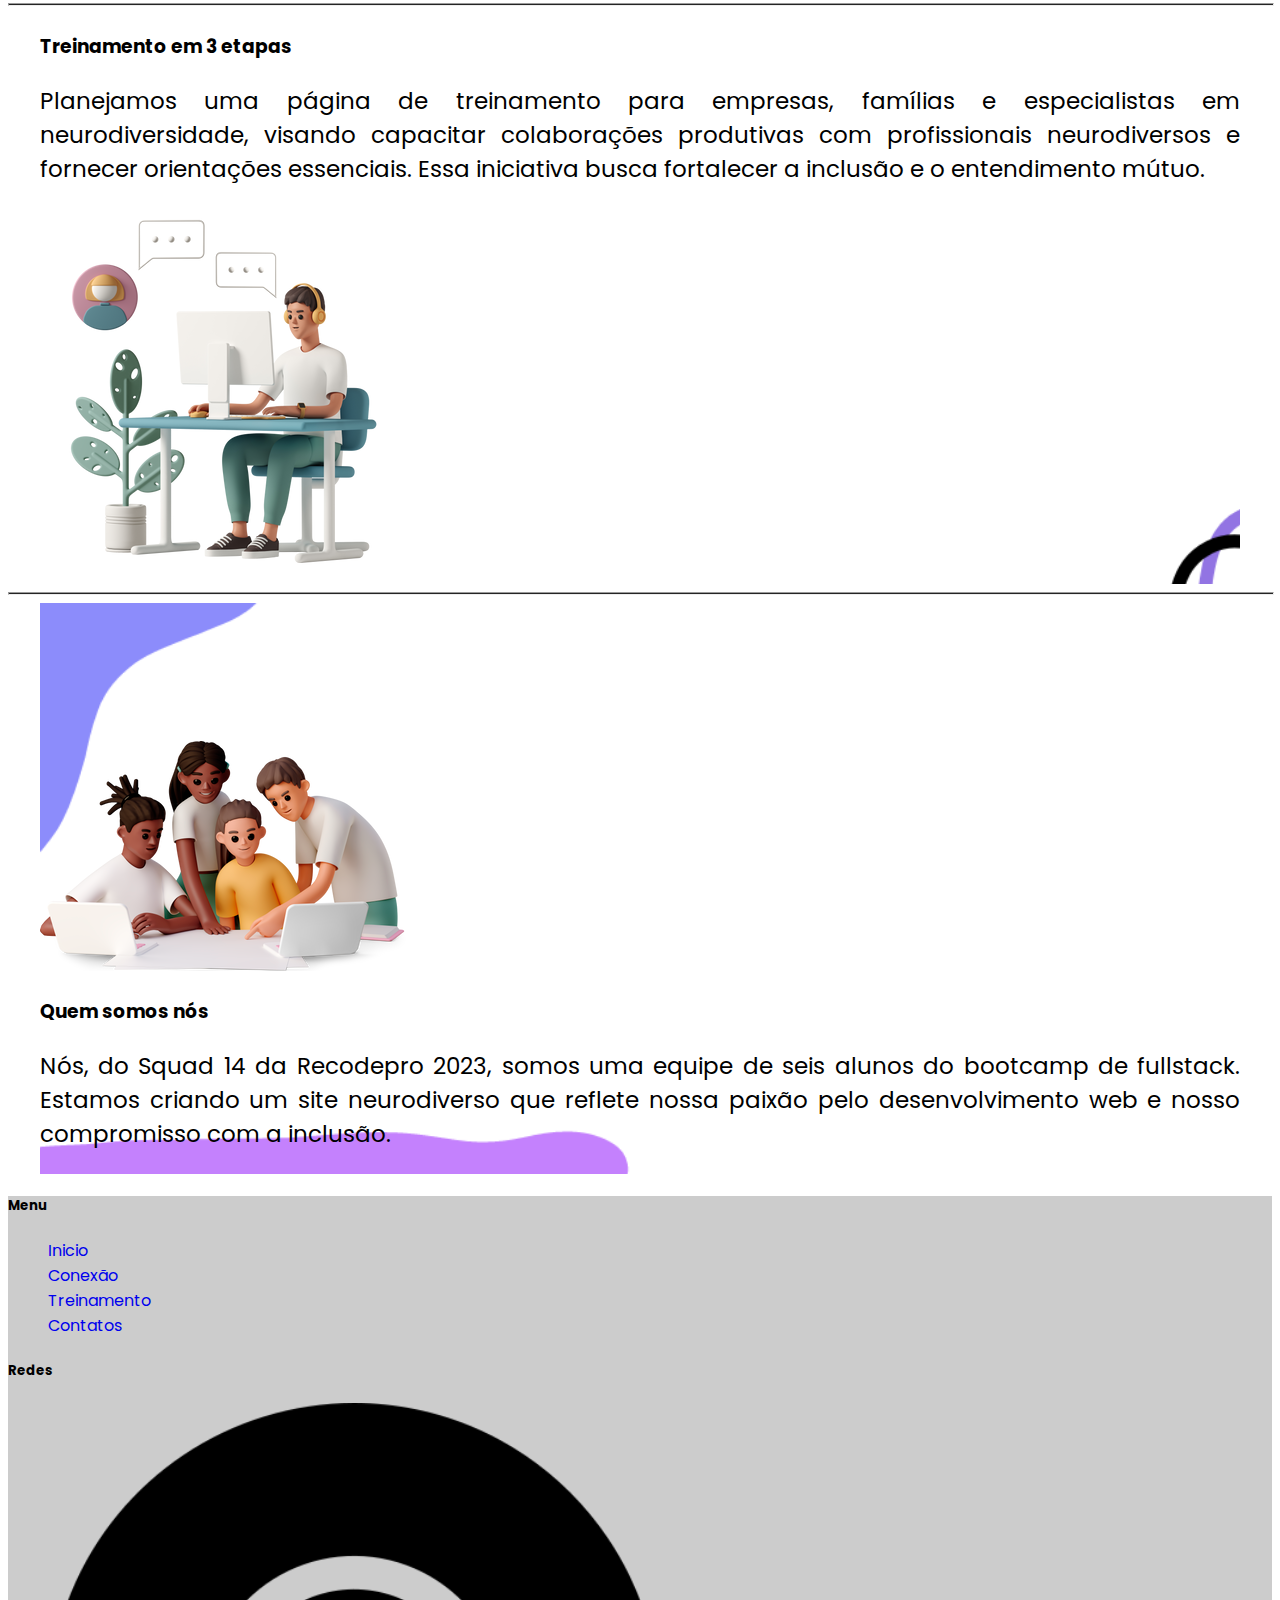
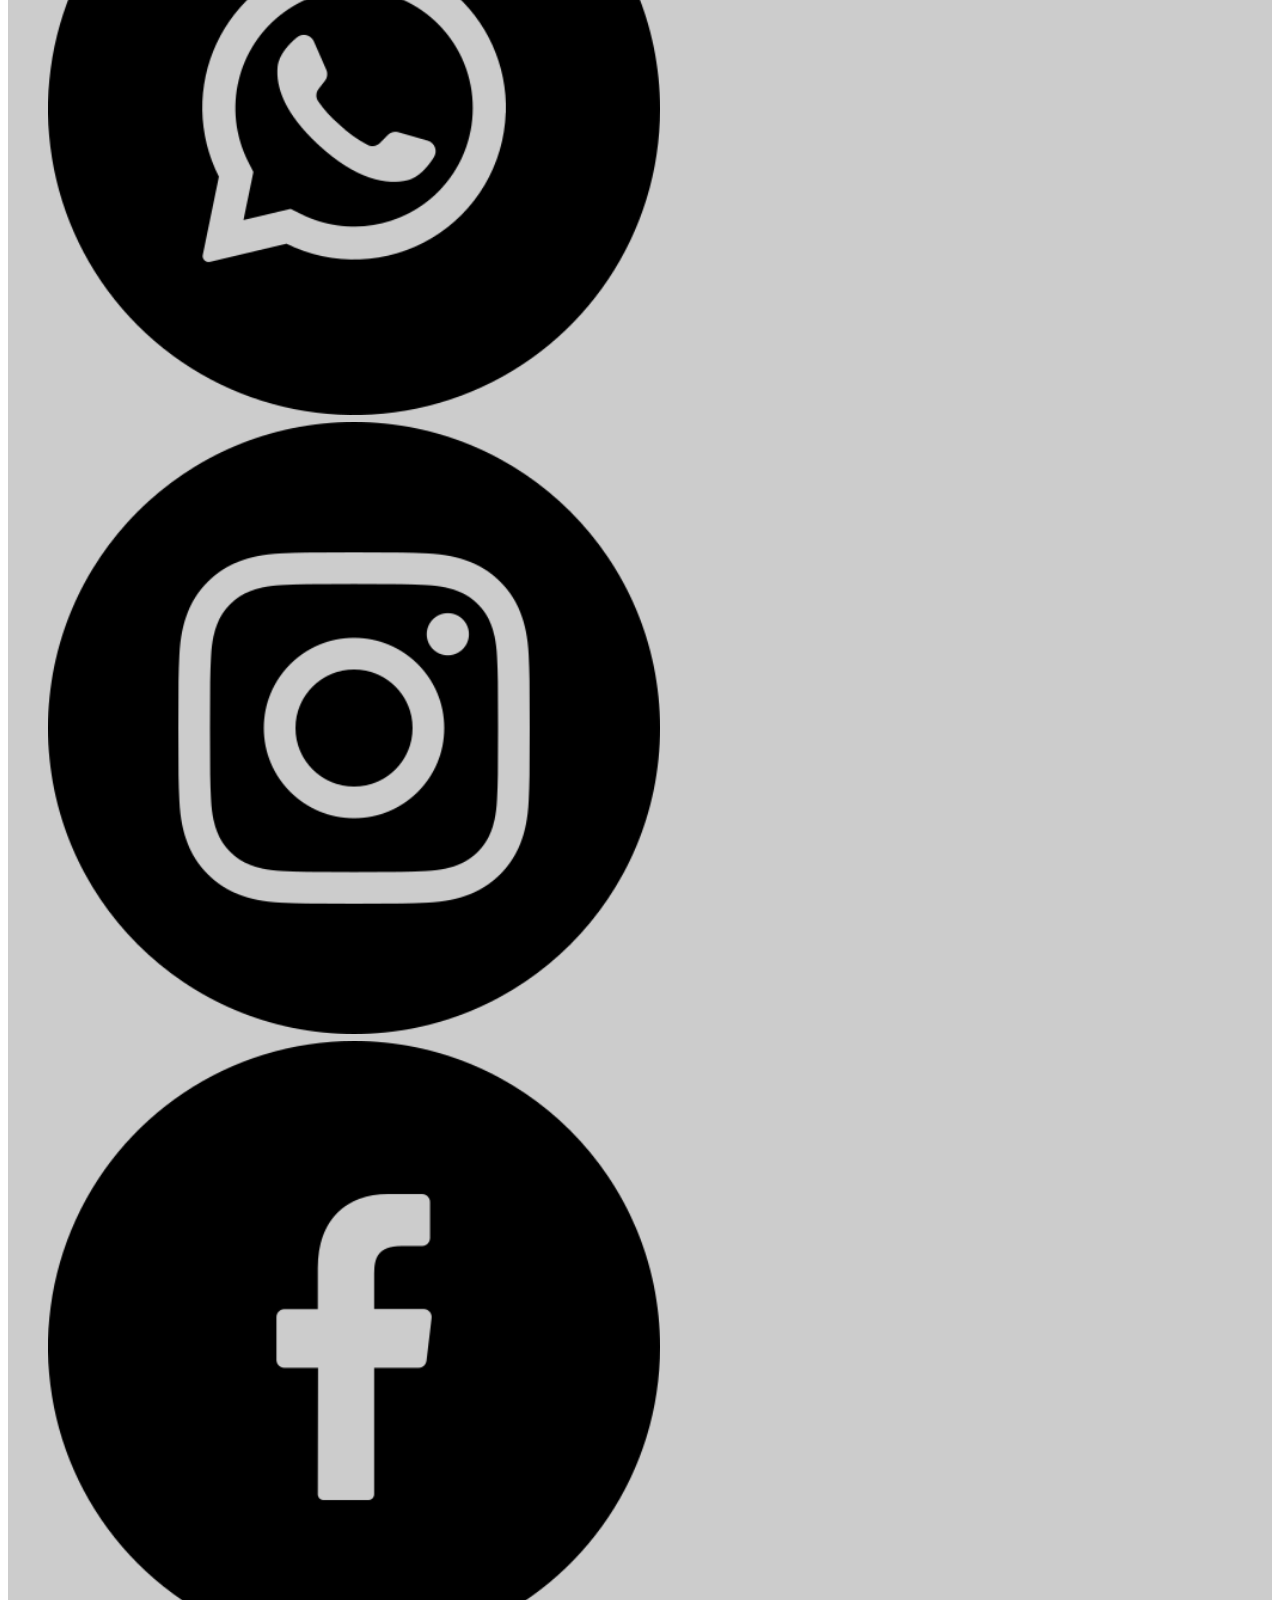
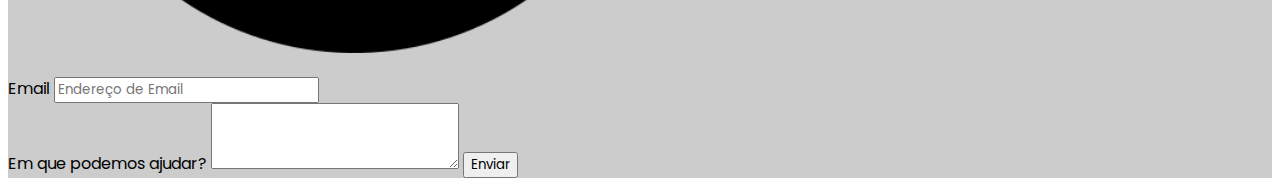
==== commit bac50d23: "Update index.html" ====
--- a/index.html
+++ b/index.html
@@ -66,8 +66,6 @@
           </ul>         
       </div>
     </nav>  
-
-    <img src="BancodeDados/ModeloLogico.png" alt="ModeloLogico">
     <!-- Final navbar -->
 
     <!-- conteudo -->
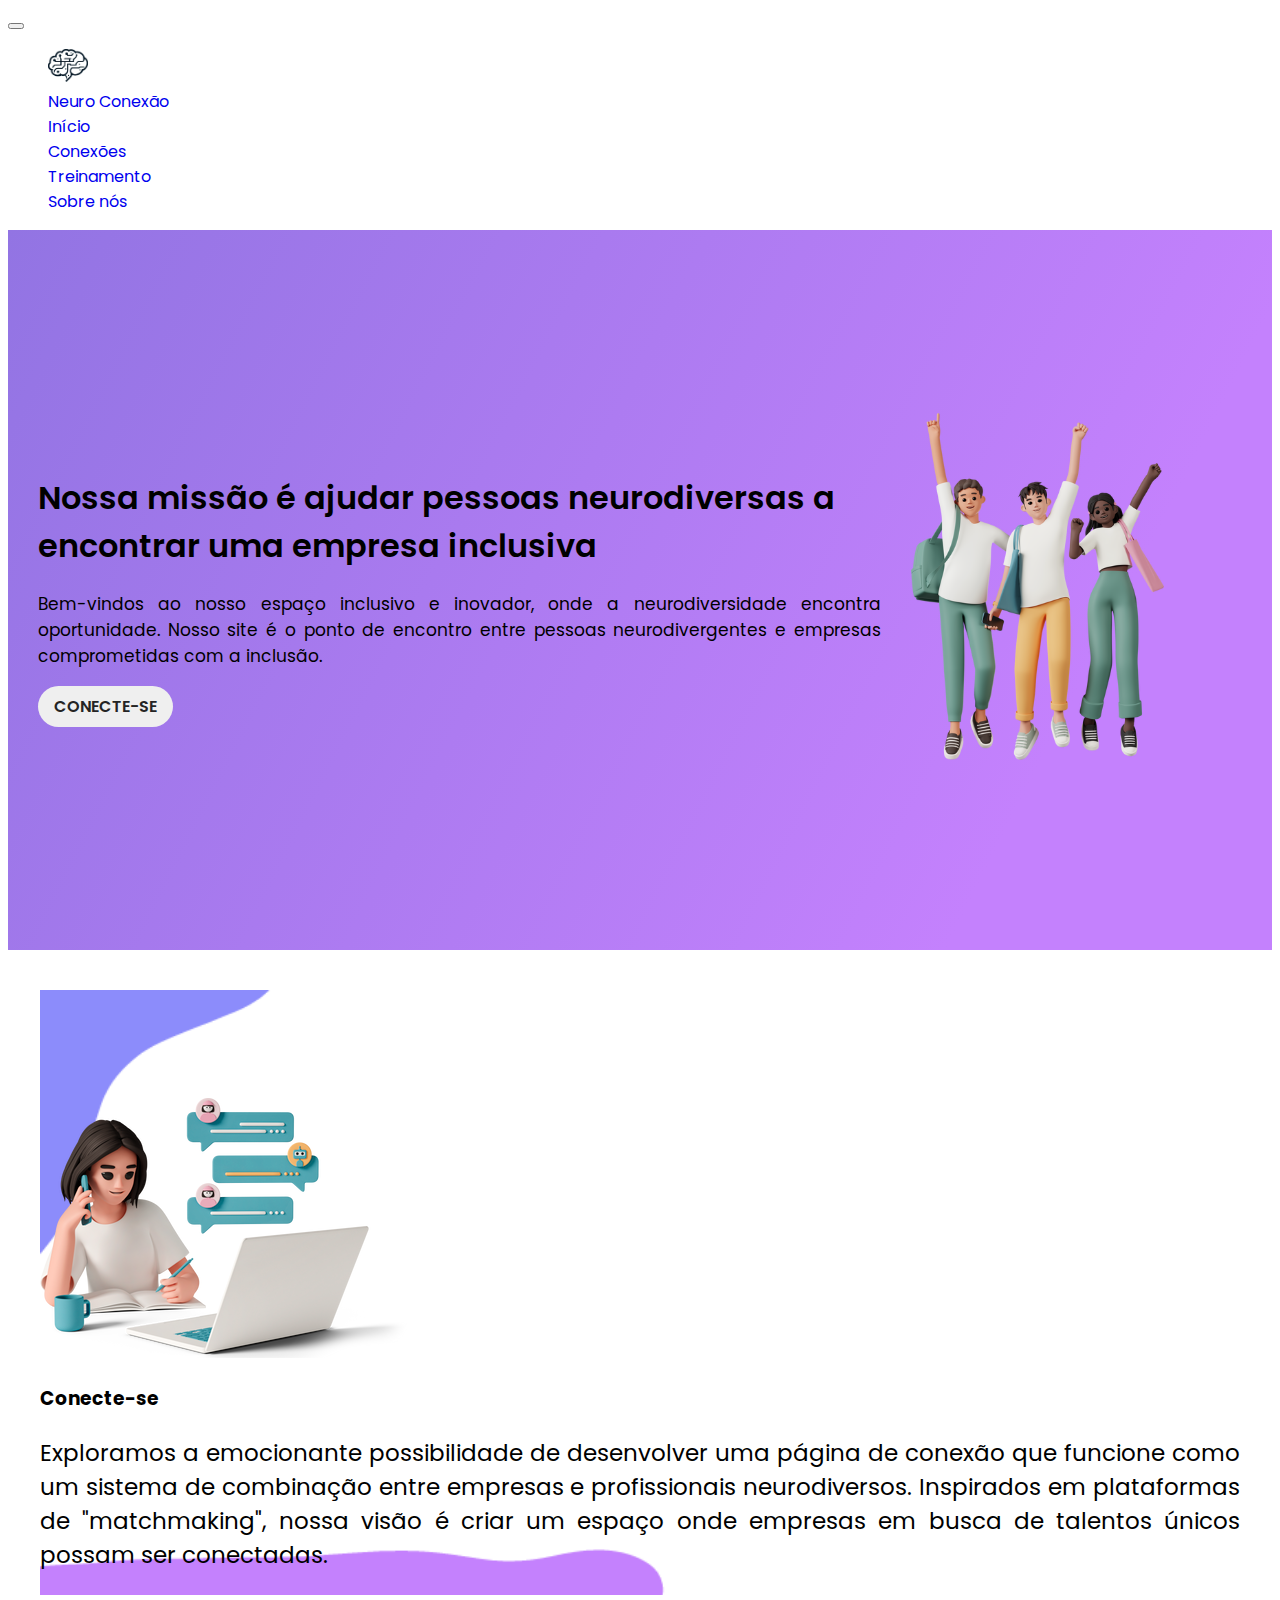
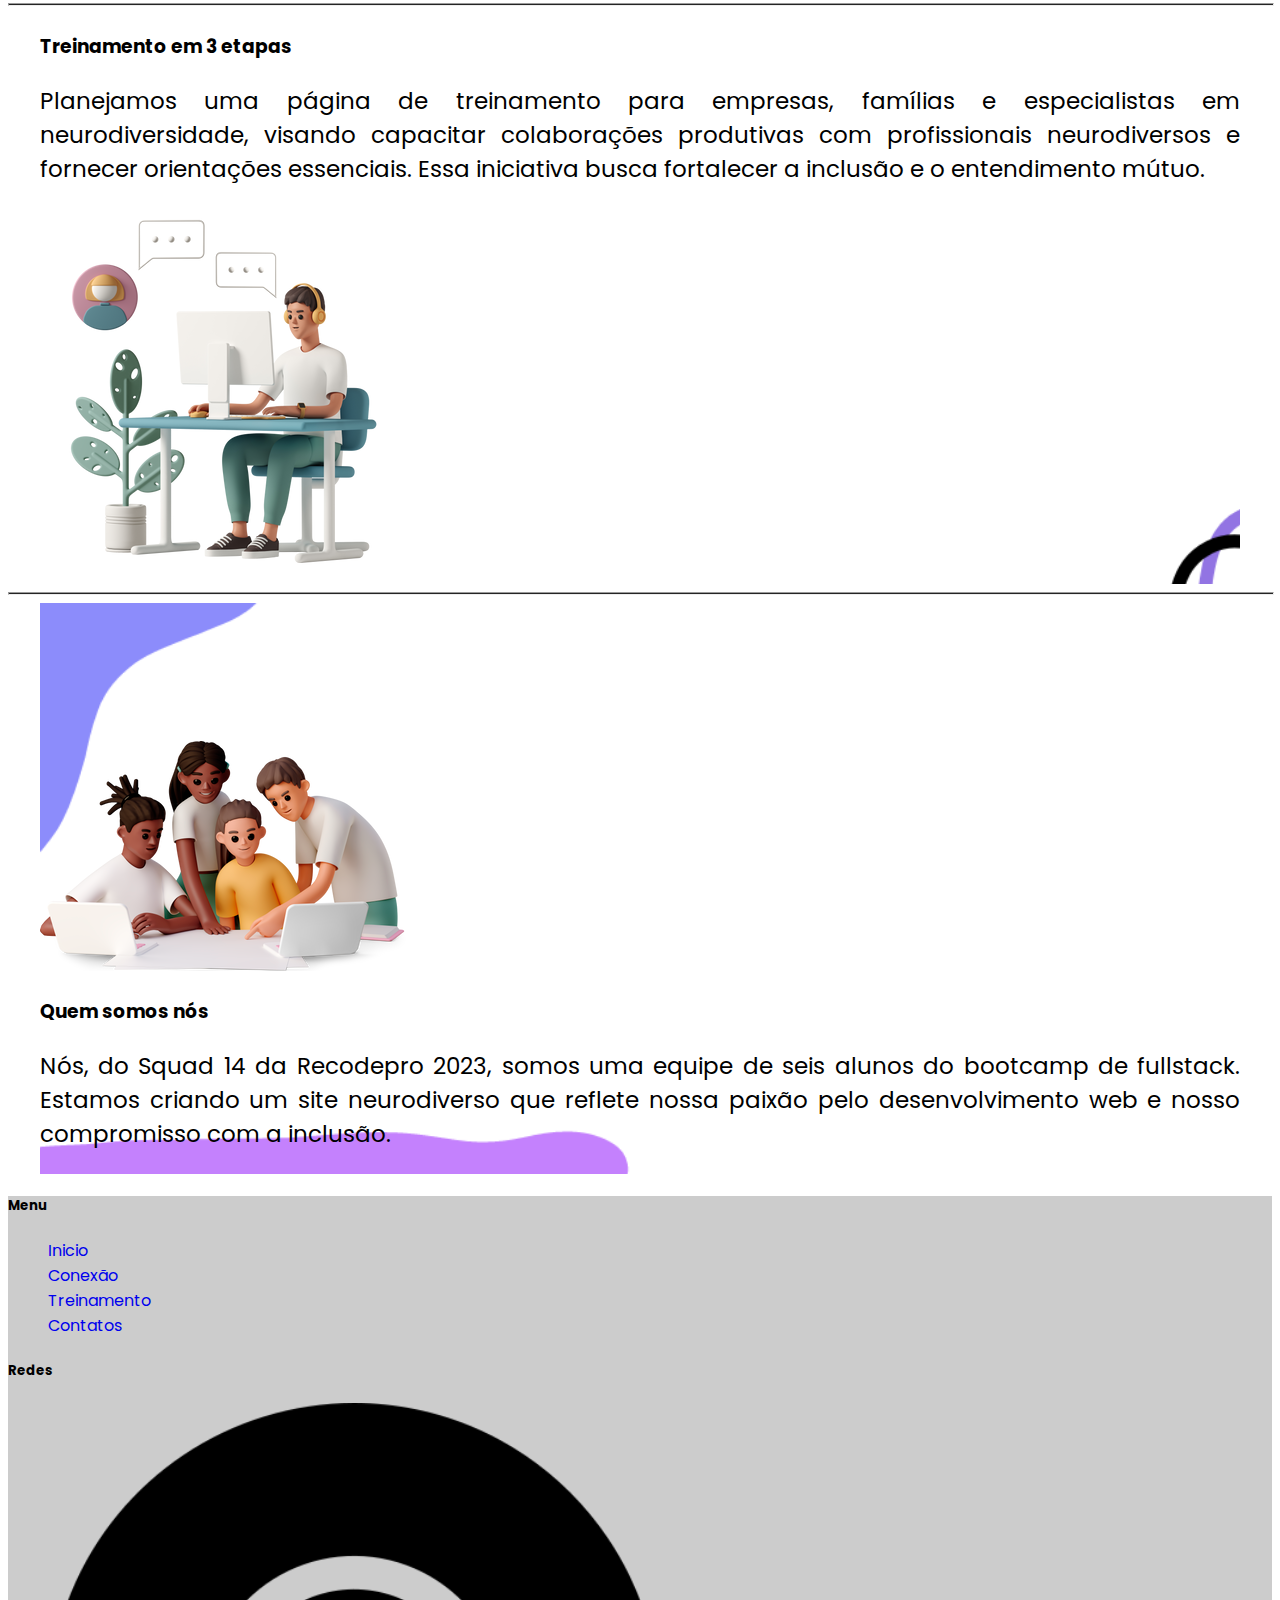
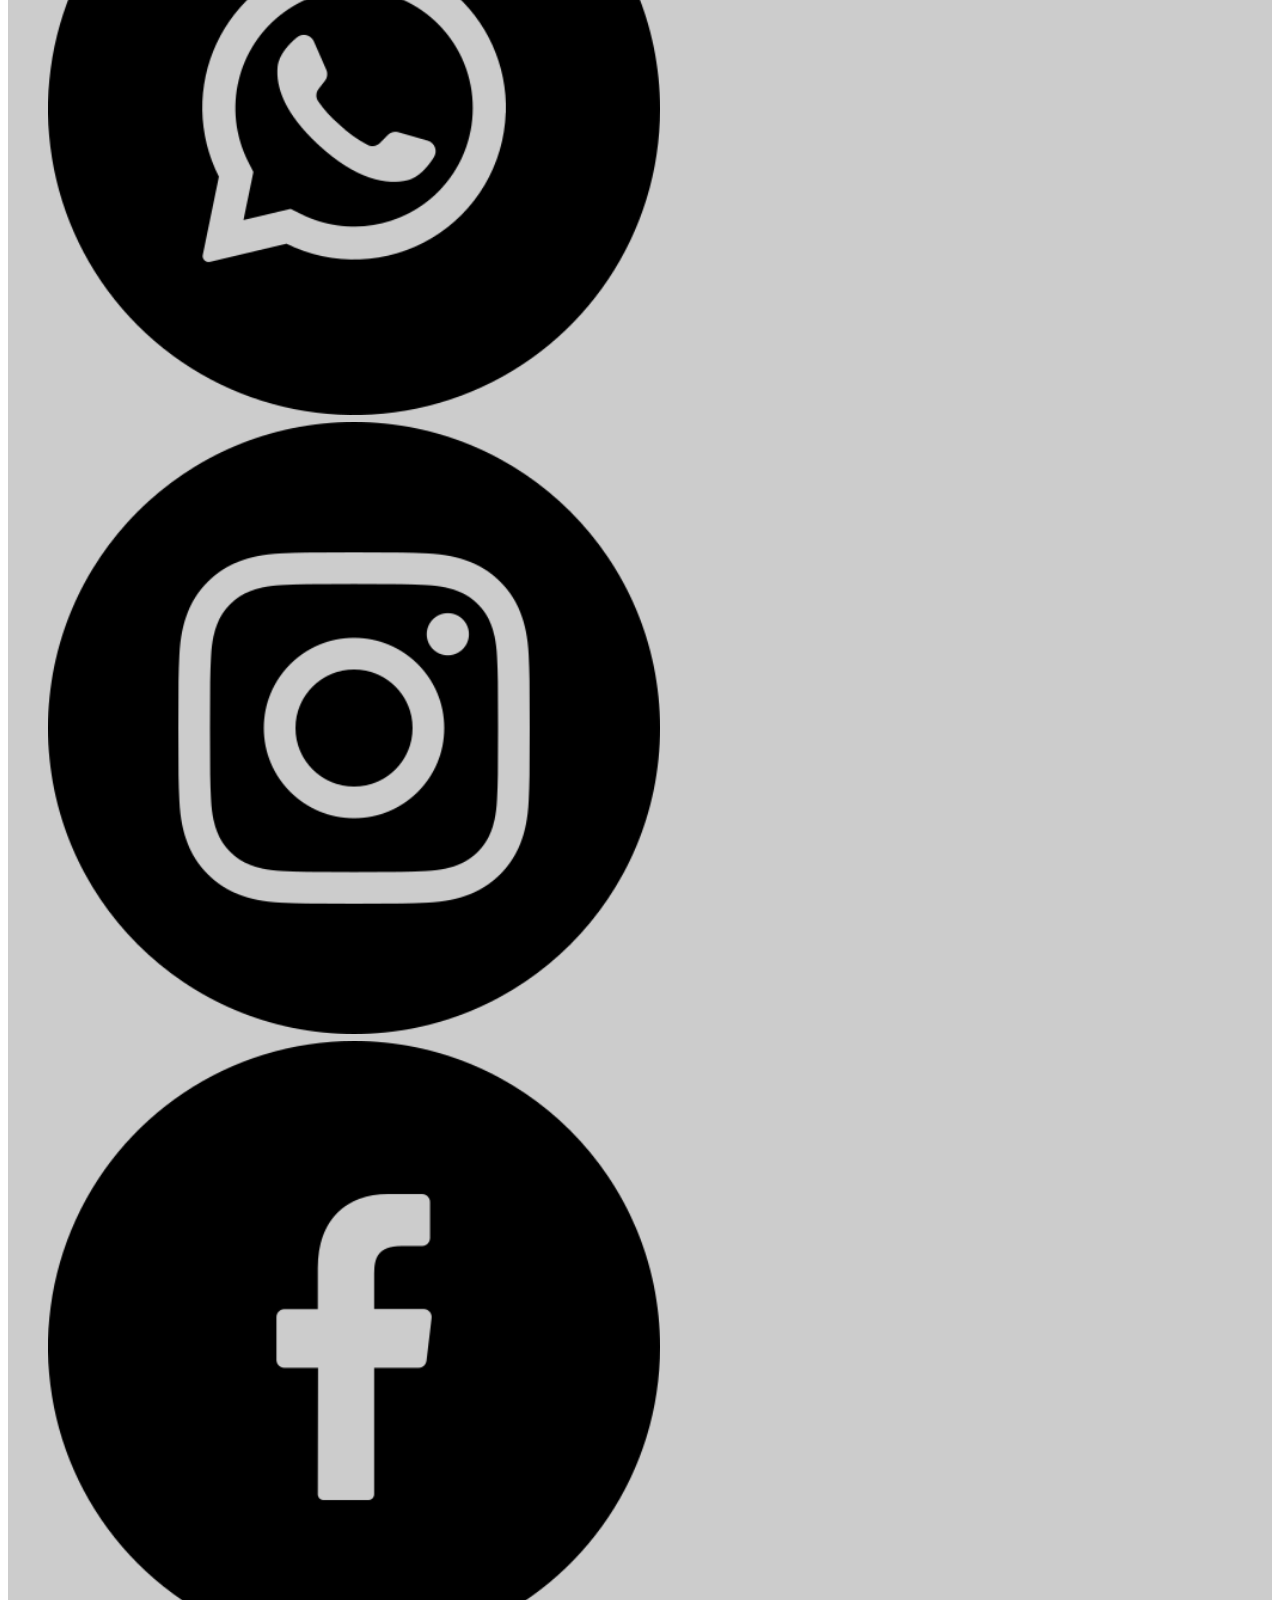
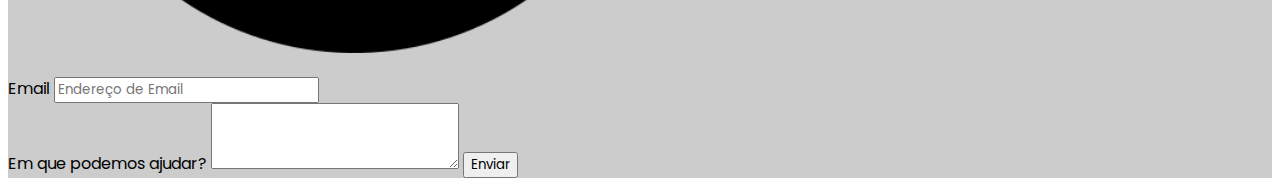
==== commit d63c18ef: "Update index.html" ====
--- a/index.html
+++ b/index.html
@@ -67,7 +67,6 @@
       </div>
     </nav>  
     <!-- Final navbar -->
-
     <!-- conteudo -->
       
     <!-- Section início -->
@@ -75,7 +74,7 @@
       <section class="about-container container-fluid">
         <div class="about-content">
           <h1 class="about-title">Nossa missão é ajudar pessoas neurodiversas a encontrar uma empresa inclusiva</h1>
-          <p id="about-paragraph">Bem-vindos ao nosso espaço inclusivo e inovador, onde neurodiversidade encontra oportunidade. Nosso site é o ponto de encontro entre pessoas neurodivergentes e empresas comprometidas com a inclusão.</p>
+          <p id="about-paragraph">Bem-vindos ao nosso espaço inclusivo e inovador, onde a neurodiversidade encontra oportunidade. Nosso site é o ponto de encontro entre pessoas neurodivergentes e empresas comprometidas com a inclusão.</p>
         <button class=" about-btn"><a href="pages/conexao.html">Conecte-se</a></button>
         </div>
         <div class="about-img">
